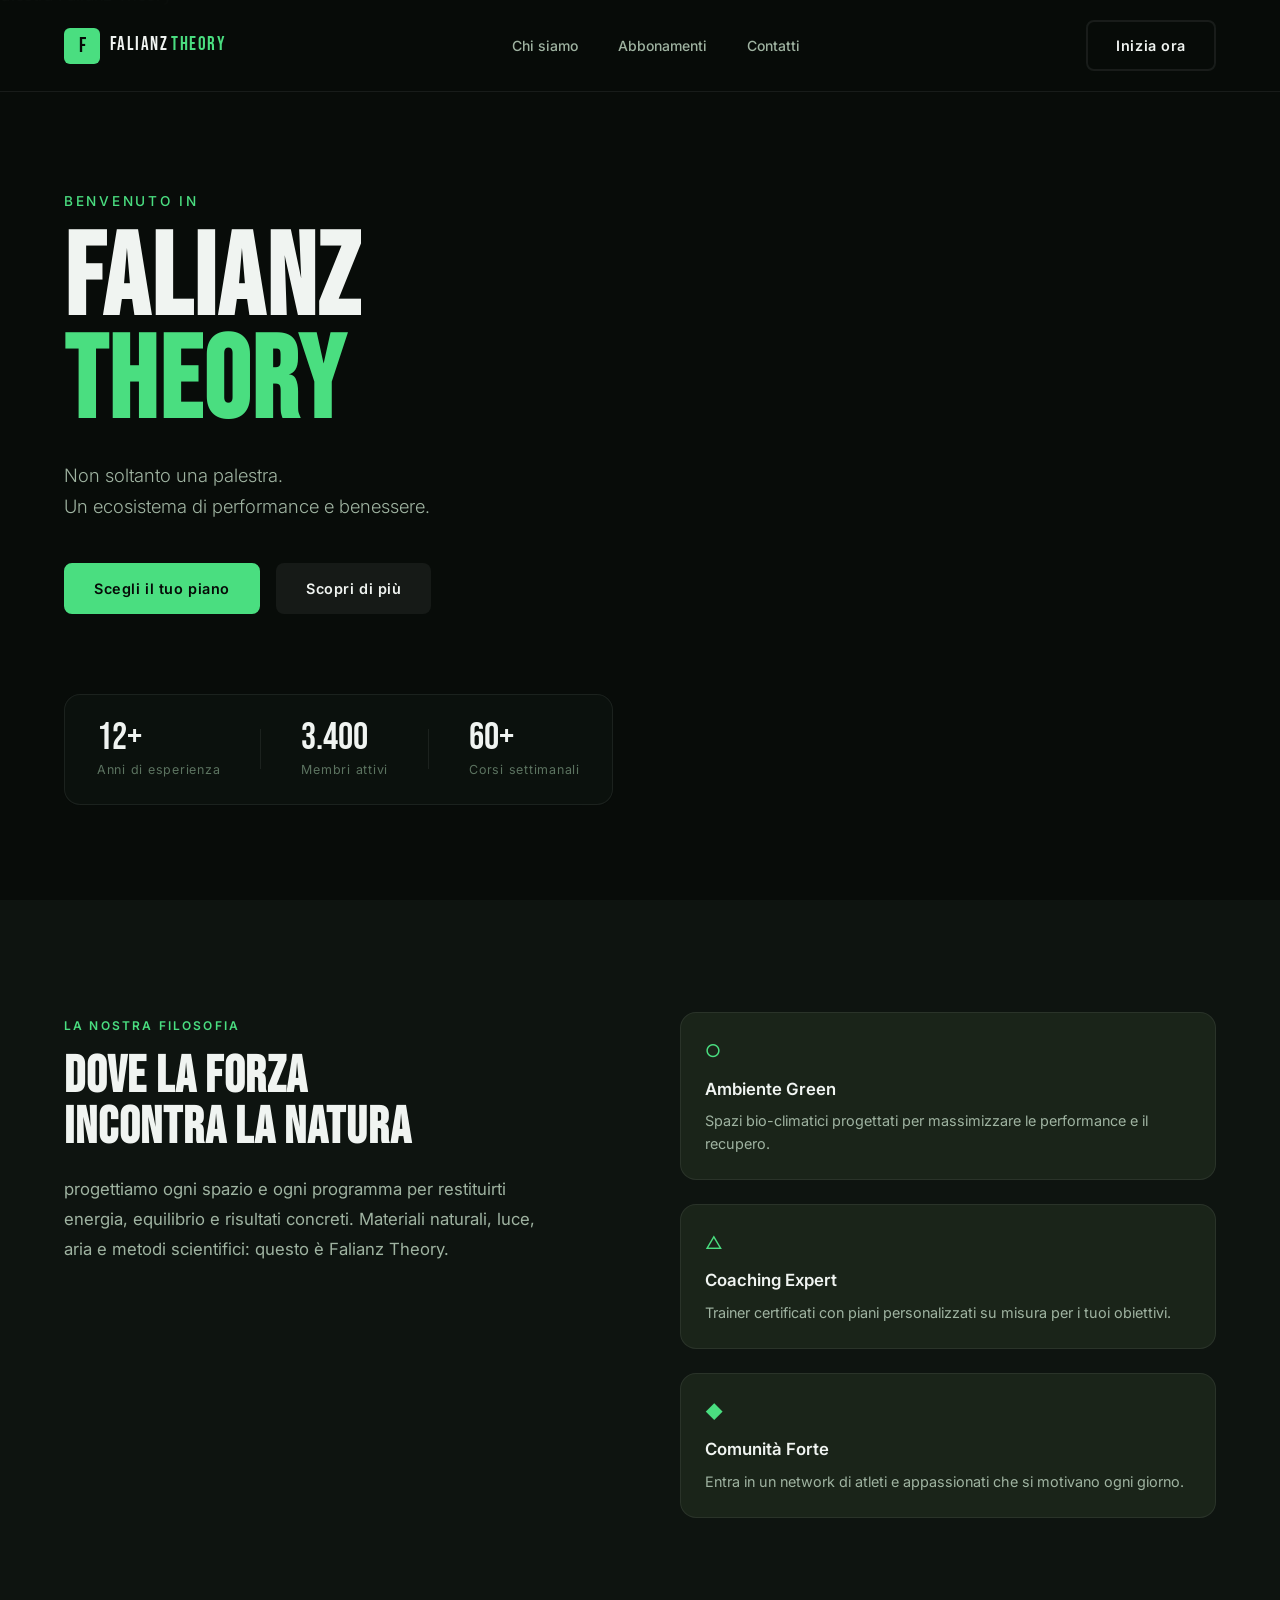
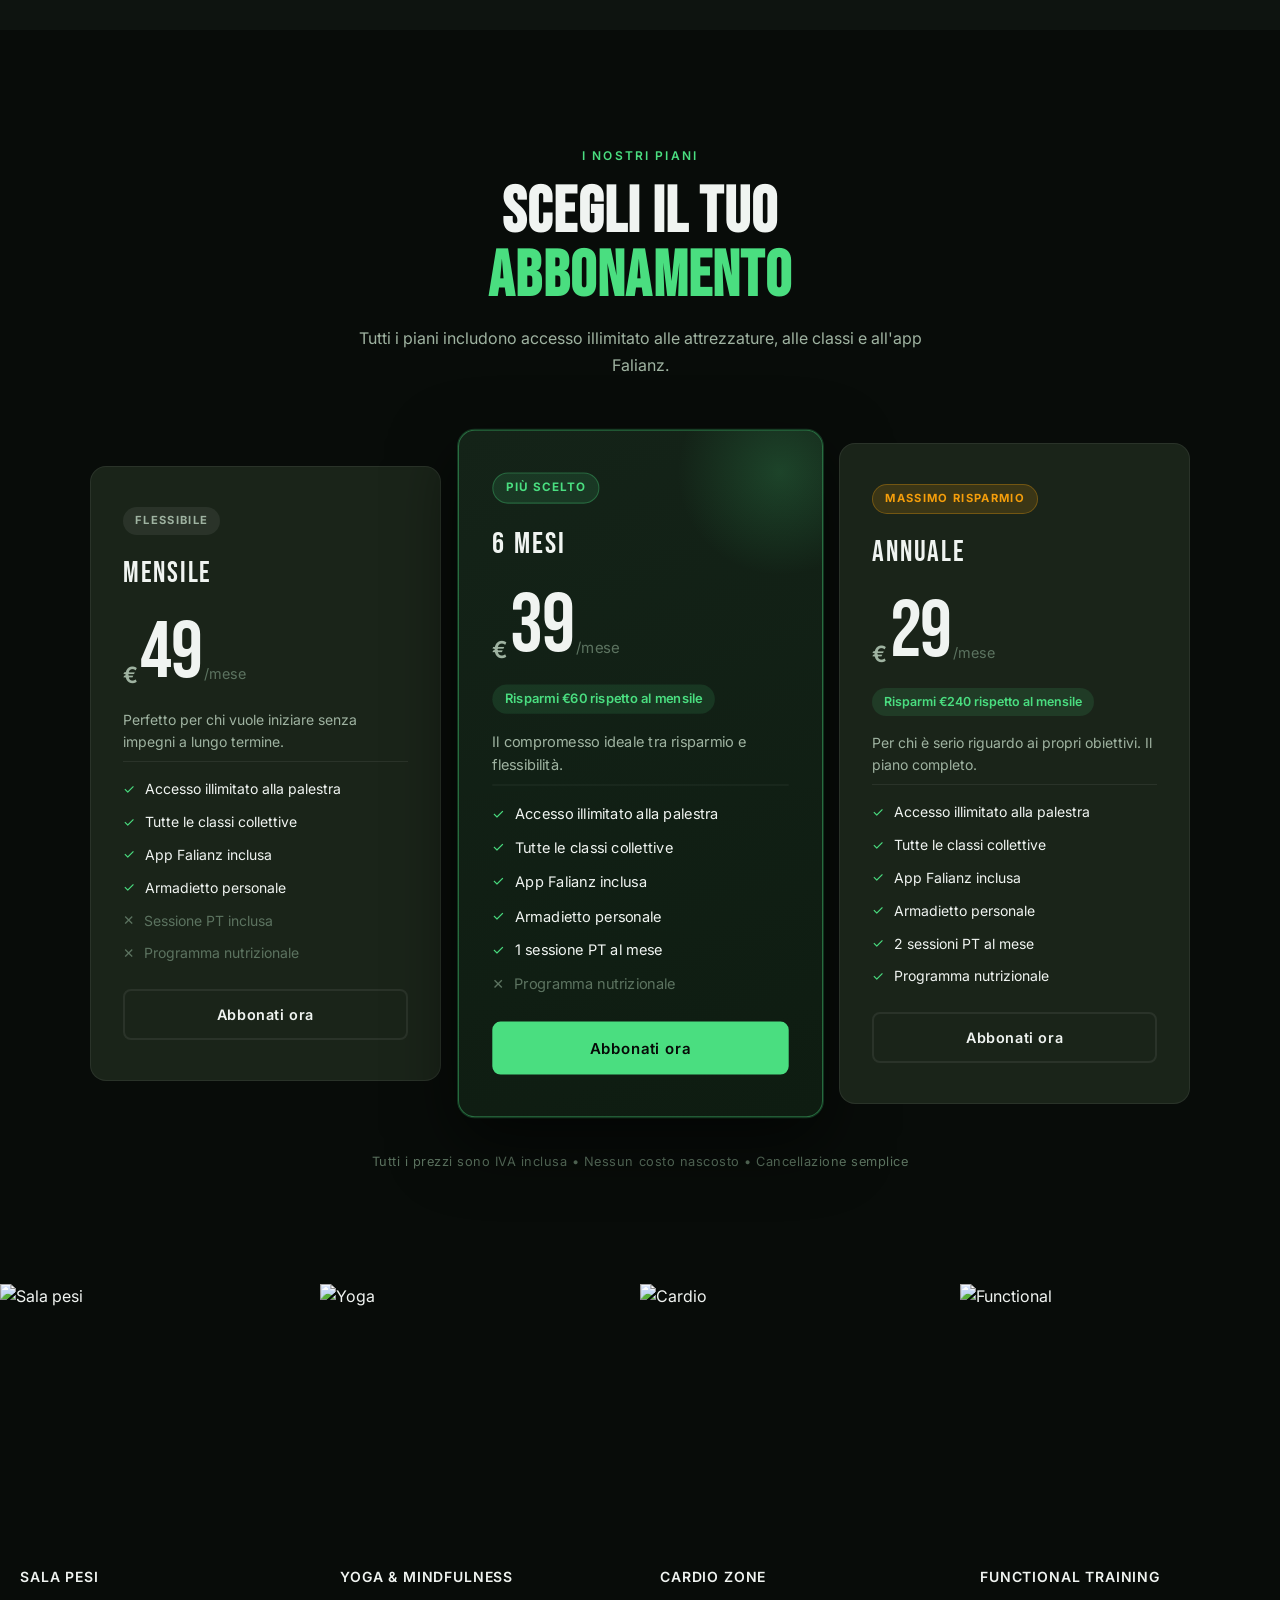
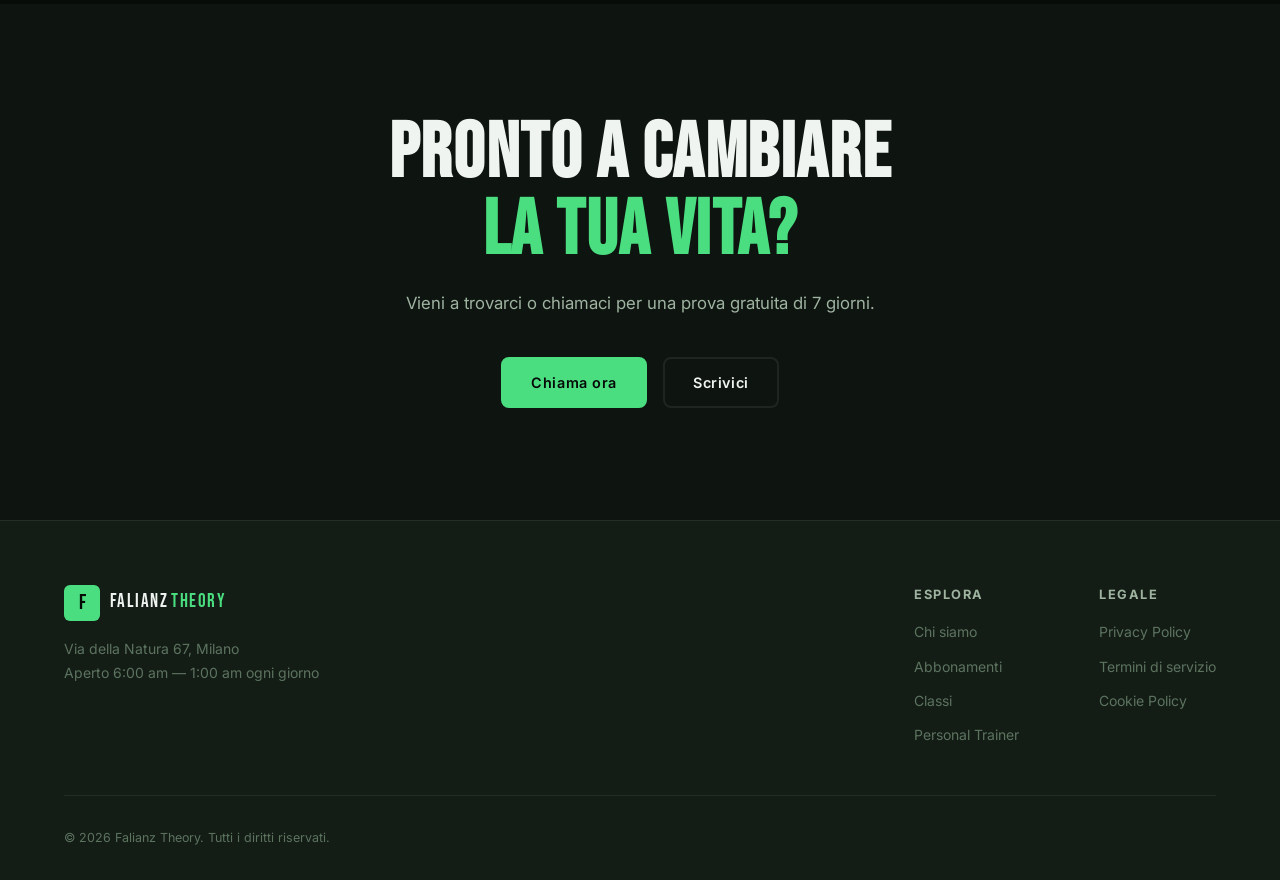
==== index.html @ a3542bb4 "collegamento di login.html a login.js" ====
<!doctype html>
<html lang="it">
  <head>
    <meta charset="UTF-8" />
    <meta name="viewport" content="width=device-width, initial-scale=1.0" />
    <link rel="preconnect" href="https://fonts.googleapis.com" />
    <link rel="preconnect" href="https://fonts.gstatic.com" crossorigin />
    <link href="https://fonts.googleapis.com/css2?family=Bebas+Neue&family=Inter:wght@300;400;500;600;700&display=swap" rel="stylesheet" />
    <link rel="stylesheet" href="style.css" />
    <title>Falianz Theory — Allena il tuo corpo, libera la mente</title>
    <meta property="og:image" content="https://bolt.new/static/og_default.png">
    <meta name="twitter:card" content="summary_large_image">
    <meta name="twitter:image" content="https://bolt.new/static/og_default.png">
</head>
  <body>

    
    <nav class="nav">
      <div class="nav__logo">
        <span class="nav__logo-mark">F</span>
        <span class="nav__logo-text">FALIANZ<em>THEORY</em></span>
      </div>
      <ul class="nav__links">
        <li><a href="#about">Chi siamo</a></li>
        <li><a href="#pricing">Abbonamenti</a></li>
        <li><a href="#contact">Contatti</a></li>
      </ul>
      <a href="#pricing" class="btn btn--outline nav__cta">Inizia ora</a>
    </nav>

   
    <section class="hero">
      <div class="hero__media">
        <img
          src="https://images.pexels.com/photos/1954524/pexels-photo-1954524.jpeg?auto=compress&cs=tinysrgb&w=1600"
          alt="Palestra Falianz Theory"
          class="hero__img"
        />
        <div class="hero__overlay"></div>
      </div>
      <div class="hero__content">
        <p class="hero__eyebrow">Benvenuto in</p>
        <h1 class="hero__title">FALIANZ<br /><span class="hero__title--accent">THEORY</span></h1>
        <p class="hero__sub">Non soltanto una palestra.<br />Un ecosistema di performance e benessere.</p>
        <div class="hero__actions">
          <a href="#pricing" class="btn btn--primary">Scegli il tuo piano</a>
          <a href="#about" class="btn btn--ghost">Scopri di più</a>
        </div>
      </div>
      <div class="hero__stats">
        <div class="stat">
          <span class="stat__num">12+</span>
          <span class="stat__label">Anni di esperienza</span>
        </div>
        <div class="stat__divider"></div>
        <div class="stat">
          <span class="stat__num">3.400</span>
          <span class="stat__label">Membri attivi</span>
        </div>
        <div class="stat__divider"></div>
        <div class="stat">
          <span class="stat__num">60+</span>
          <span class="stat__label">Corsi settimanali</span>
        </div>
      </div>
    </section>

    
    <section class="about" id="about">
      <div class="about__inner">
        <div class="about__text">
          <span class="label">La nostra filosofia</span>
          <h2 class="about__title">Dove la forza<br />incontra la natura</h2>
          <p>progettiamo ogni spazio e ogni programma per restituirti energia, equilibrio e risultati concreti. Materiali naturali, luce, aria e metodi scientifici: questo è Falianz Theory.</p>
        </div>
        <div class="about__pillars">
          <div class="pillar">
            <div class="pillar__icon">&#9675;</div>
            <h3>Ambiente Green</h3>
            <p>Spazi bio-climatici progettati per massimizzare le performance e il recupero.</p>
          </div>
          <div class="pillar">
            <div class="pillar__icon">&#9651;</div>
            <h3>Coaching Expert</h3>
            <p>Trainer certificati con piani personalizzati su misura per i tuoi obiettivi.</p>
          </div>
          <div class="pillar">
            <div class="pillar__icon">&#9670;</div>
            <h3>Comunità Forte</h3>
            <p>Entra in un network di atleti e appassionati che si motivano ogni giorno.</p>
          </div>
        </div>
      </div>
    </section>

    
    <section class="pricing" id="pricing">
      <div class="pricing__header">
        <span class="label">I nostri piani</span>
        <h2 class="pricing__title">Scegli il tuo<br /><span class="text-accent">abbonamento</span></h2>
        <p class="pricing__sub">Tutti i piani includono accesso illimitato alle attrezzature, alle classi e all'app Falianz.</p>
      </div>

      <div class="cards">

        
        <div class="card">
          <div class="card__badge card__badge--neutral">Flessibile</div>
          <div class="card__period">Mensile</div>
          <div class="card__price">
            <span class="card__currency">€</span>
            <span class="card__amount">49</span>
            <span class="card__freq">/mese</span>
          </div>
          <p class="card__desc">Perfetto per chi vuole iniziare senza impegni a lungo termine.</p>
          <ul class="card__features">
            <li><span class="check">&#10003;</span> Accesso illimitato alla palestra</li>
            <li><span class="check">&#10003;</span> Tutte le classi collettive</li>
            <li><span class="check">&#10003;</span> App Falianz inclusa</li>
            <li><span class="check">&#10003;</span> Armadietto personale</li>
            <li class="muted"><span class="cross">&#10005;</span> Sessione PT inclusa</li>
            <li class="muted"><span class="cross">&#10005;</span> Programma nutrizionale</li>
          </ul>
          <a href="#contact" class="btn btn--outline card__btn">Abbonati ora</a>
        </div>

       
        <div class="card card--featured">
          <div class="card__badge card__badge--green">Più scelto</div>
          <div class="card__period">6 Mesi</div>
          <div class="card__price">
            <span class="card__currency">€</span>
            <span class="card__amount">39</span>
            <span class="card__freq">/mese</span>
          </div>
          <p class="card__saving">Risparmi €60 rispetto al mensile</p>
          <p class="card__desc">Il compromesso ideale tra risparmio e flessibilità.</p>
          <ul class="card__features">
            <li><span class="check">&#10003;</span> Accesso illimitato alla palestra</li>
            <li><span class="check">&#10003;</span> Tutte le classi collettive</li>
            <li><span class="check">&#10003;</span> App Falianz inclusa</li>
            <li><span class="check">&#10003;</span> Armadietto personale</li>
            <li><span class="check">&#10003;</span> 1 sessione PT al mese</li>
            <li class="muted"><span class="cross">&#10005;</span> Programma nutrizionale</li>
          </ul>
          <a href="#contact" class="btn btn--primary card__btn">Abbonati ora</a>
          <div class="card__glow"></div>
        </div>

        
        <div class="card">
          <div class="card__badge card__badge--gold">Massimo risparmio</div>
          <div class="card__period">Annuale</div>
          <div class="card__price">
            <span class="card__currency">€</span>
            <span class="card__amount">29</span>
            <span class="card__freq">/mese</span>
          </div>
          <p class="card__saving">Risparmi €240 rispetto al mensile</p>
          <p class="card__desc">Per chi è serio riguardo ai propri obiettivi. Il piano completo.</p>
          <ul class="card__features">
            <li><span class="check">&#10003;</span> Accesso illimitato alla palestra</li>
            <li><span class="check">&#10003;</span> Tutte le classi collettive</li>
            <li><span class="check">&#10003;</span> App Falianz inclusa</li>
            <li><span class="check">&#10003;</span> Armadietto personale</li>
            <li><span class="check">&#10003;</span> 2 sessioni PT al mese</li>
            <li><span class="check">&#10003;</span> Programma nutrizionale</li>
          </ul>
          <a href="#contact" class="btn btn--outline card__btn">Abbonati ora</a>
        </div>

      </div>

      <p class="pricing__note">Tutti i prezzi sono IVA inclusa &bull; Nessun costo nascosto &bull; Cancellazione semplice</p>
    </section>

    <section class="gallery">
      <div class="gallery__item">
        <img src="https://images.pexels.com/photos/841130/pexels-photo-841130.jpeg?auto=compress&cs=tinysrgb&w=800" alt="Sala pesi" />
        <div class="gallery__caption">Sala Pesi</div>
      </div>
      <div class="gallery__item">
        <img src="https://images.pexels.com/photos/3076509/pexels-photo-3076509.jpeg?auto=compress&cs=tinysrgb&w=800" alt="Yoga" />
        <div class="gallery__caption">Yoga &amp; Mindfulness</div>
      </div>
      <div class="gallery__item">
        <img src="https://images.pexels.com/photos/2827392/pexels-photo-2827392.jpeg?auto=compress&cs=tinysrgb&w=800" alt="Cardio" />
        <div class="gallery__caption">Cardio Zone</div>
      </div>
      <div class="gallery__item">
        <img src="https://images.pexels.com/photos/1552242/pexels-photo-1552242.jpeg?auto=compress&cs=tinysrgb&w=800" alt="Functional" />
        <div class="gallery__caption">Functional Training</div>
      </div>
    </section>

   
    <section class="cta-band" id="contact">
      <div class="cta-band__inner">
        <h2 class="cta-band__title">Pronto a cambiare<br /><span class="text-accent">la tua vita?</span></h2>
        <p>Vieni a trovarci o chiamaci per una prova gratuita di 7 giorni.</p>
        <div class="cta-band__actions">
          <a href="tel:+390000000001" class="btn btn--primary">Chiama ora</a>
          <a href="mailto:info@falianztheory.it" class="btn btn--outline">Scrivici</a>
        </div>
      </div>
    </section>


    <footer class="footer">
      <div class="footer__top">
        <div class="footer__brand">
          <div class="footer__logo">
            <span class="nav__logo-mark">F</span>
            <span class="nav__logo-text">FALIANZ<em>THEORY</em></span>
          </div>
          <p>Via della Natura 67, Milano<br />Aperto 6:00 am &mdash; 1:00 am ogni giorno</p>
        </div>
        <div class="footer__links">
          <div class="footer__col">
            <h4>Esplora</h4>
            <a href="#about">Chi siamo</a>
            <a href="#pricing">Abbonamenti</a>
            <a href="#">Classi</a>
            <a href="#">Personal Trainer</a>
          </div>
          <div class="footer__col">
            <h4>Legale</h4>
            <a href="#">Privacy Policy</a>
            <a href="#">Termini di servizio</a>
            <a href="#">Cookie Policy</a>
          </div>
        </div>
      </div>
      <div class="footer__bottom">
        <p>&copy; <span id="year">2026</span> Falianz Theory. Tutti i diritti riservati.</p>
        
      </div>
    </footer>

    <script>
   
      (function () {
        
        var yearEl = document.getElementById('year');
        if (yearEl) yearEl.textContent = new Date().getFullYear();

       
        document.addEventListener('click', function (ev) {
          var a = ev.target.closest && ev.target.closest('a[href^="#"]');
          if (!a) return;
          var href = a.getAttribute('href');
          if (!href || href === '#') return;
          var target = document.querySelector(href);
          if (target) {
            ev.preventDefault();
            target.scrollIntoView({ behavior: 'smooth', block: 'start' });
            
            try { history.replaceState(null, '', href); } catch (e) { /* noop */ }
          }
        });
      })();
    </script>

  </body>
</html>
---- style.css ----
:root {
  --green:        #4ade80;
  --green-dark:   #16a34a;
  --green-dim:    rgba(74, 222, 128, 0.12);
  --gold:         #f59e0b;
  --gold-dim:     rgba(245, 158, 11, 0.15);
  --bg:           #080c09;
  --bg-2:         #0e1410;
  --bg-3:         #141d15;
  --surface:      #1a2419;
  --surface-2:    #1f2d21;
  --border:       rgba(255,255,255,0.07);
  --text:         #f0f4f1;
  --text-2:       #9fb3a1;
  --text-3:       #5c7360;
  --font-display: 'Bebas Neue', sans-serif;
  --font-body:    'Inter', system-ui, sans-serif;
  --radius:       16px;
  --radius-sm:    8px;
  --ease:         cubic-bezier(0.25, 0.46, 0.45, 0.94);
}

/* ── RESET ───────────────────────────────────────────── */
*, *::before, *::after { box-sizing: border-box; margin: 0; padding: 0; }

html { scroll-behavior: smooth; }

body {
  font-family: var(--font-body);
  background: var(--bg);
  color: var(--text);
  line-height: 1.6;
  -webkit-font-smoothing: antialiased;
}

img { display: block; width: 100%; height: 100%; object-fit: cover; }

ul { list-style: none; }

a { text-decoration: none; color: inherit; }


.text-accent { color: var(--green); }

.label {
  display: inline-block;
  font-size: 0.75rem;
  font-weight: 600;
  letter-spacing: 0.18em;
  text-transform: uppercase;
  color: var(--green);
  margin-bottom: 1rem;
}


.btn {
  display: inline-flex;
  align-items: center;
  justify-content: center;
  gap: 0.5rem;
  padding: 0.75rem 1.75rem;
  border-radius: var(--radius-sm);
  font-family: var(--font-body);
  font-size: 0.9rem;
  font-weight: 600;
  letter-spacing: 0.04em;
  cursor: pointer;
  transition: all 0.25s var(--ease);
  white-space: nowrap;
  border: 2px solid transparent;
}

.btn--primary {
  background: var(--green);
  color: #060a07;
  border-color: var(--green);
}
.btn--primary:hover {
  background: #22c55e;
  border-color: #22c55e;
  transform: translateY(-2px);
  box-shadow: 0 8px 24px rgba(74, 222, 128, 0.35);
}

.btn--outline {
  background: transparent;
  color: var(--text);
  border-color: var(--border);
}
.btn--outline:hover {
  border-color: var(--green);
  color: var(--green);
  transform: translateY(-2px);
}

.btn--ghost {
  background: rgba(255,255,255,0.06);
  color: var(--text);
  border-color: transparent;
  backdrop-filter: blur(8px);
}
.btn--ghost:hover {
  background: rgba(255,255,255,0.12);
  transform: translateY(-2px);
}


.nav {
  position: fixed;
  top: 0;
  left: 0;
  right: 0;
  z-index: 100;
  display: flex;
  align-items: center;
  justify-content: space-between;
  padding: 1.25rem 5%;
  background: rgba(8, 12, 9, 0.7);
  backdrop-filter: blur(20px);
  border-bottom: 1px solid var(--border);
}

.nav__logo {
  display: flex;
  align-items: center;
  gap: 0.6rem;
}

.nav__logo-mark {
  display: flex;
  align-items: center;
  justify-content: center;
  width: 36px;
  height: 36px;
  background: var(--green);
  color: #060a07;
  font-family: var(--font-display);
  font-size: 1.3rem;
  border-radius: 6px;
  flex-shrink: 0;
}

.nav__logo-text {
  font-family: var(--font-display);
  font-size: 1.2rem;
  letter-spacing: 0.08em;
  color: var(--text);
}
.nav__logo-text em {
  font-style: normal;
  color: var(--green);
  margin-left: 0.15em;
}

.nav__links {
  display: flex;
  gap: 2.5rem;
}
.nav__links a {
  font-size: 0.875rem;
  font-weight: 500;
  color: var(--text-2);
  transition: color 0.2s;
}
.nav__links a:hover { color: var(--text); }


.hero {
  position: relative;
  min-height: 100vh;
  display: flex;
  flex-direction: column;
  justify-content: center;
  padding: 0 5%;
  overflow: hidden;
}

.hero__media {
  position: absolute;
  inset: 0;
  z-index: 0;
}

.hero__img {
  width: 100%;
  height: 100%;
  object-fit: cover;
  object-position: center 30%;
  transform: scale(1.04);
  animation: heroZoom 14s var(--ease) infinite alternate;
}

@keyframes heroZoom {
  from { transform: scale(1.04); }
  to   { transform: scale(1.12); }
}

.hero__overlay {
  position: absolute;
  inset: 0;
  background:
    linear-gradient(to right, rgba(8,12,9,0.92) 45%, rgba(8,12,9,0.3) 100%),
    linear-gradient(to top, rgba(8,12,9,0.8) 0%, transparent 50%);
}

.hero__content {
  position: relative;
  z-index: 1;
  max-width: 640px;
  padding-top: 6rem;
  animation: fadeUp 0.9s var(--ease) both;
}

@keyframes fadeUp {
  from { opacity: 0; transform: translateY(32px); }
  to   { opacity: 1; transform: translateY(0); }
}

.hero__eyebrow {
  font-size: 0.85rem;
  font-weight: 500;
  letter-spacing: 0.2em;
  text-transform: uppercase;
  color: var(--green);
  margin-bottom: 1rem;
}

.hero__title {
  font-family: var(--font-display);
  font-size: clamp(4rem, 9vw, 9rem);
  line-height: 0.9;
  letter-spacing: 0.02em;
  color: var(--text);
  margin-bottom: 1.5rem;
}

.hero__title--accent { color: var(--green); }

.hero__sub {
  font-size: 1.15rem;
  font-weight: 300;
  color: var(--text-2);
  line-height: 1.7;
  margin-bottom: 2.5rem;
}

.hero__actions {
  display: flex;
  gap: 1rem;
  flex-wrap: wrap;
}

.hero__stats {
  position: relative;
  z-index: 1;
  display: flex;
  align-items: center;
  gap: 2.5rem;
  margin-top: 5rem;
  padding: 1.5rem 2rem;
  background: rgba(14, 20, 16, 0.7);
  backdrop-filter: blur(16px);
  border: 1px solid var(--border);
  border-radius: var(--radius);
  width: fit-content;
  animation: fadeUp 0.9s 0.2s var(--ease) both;
}

.stat { display: flex; flex-direction: column; }

.stat__num {
  font-family: var(--font-display);
  font-size: 2.4rem;
  color: var(--text);
  line-height: 1;
}

.stat__label {
  font-size: 0.78rem;
  color: var(--text-3);
  letter-spacing: 0.06em;
  margin-top: 0.2rem;
}

.stat__divider {
  width: 1px;
  height: 40px;
  background: var(--border);
  flex-shrink: 0;
}


.about {
  padding: 7rem 5%;
  background: var(--bg-2);
}

.about__inner {
  max-width: 1200px;
  margin: 0 auto;
  display: grid;
  grid-template-columns: 1fr 1fr;
  gap: 5rem;
  align-items: start;
}

.about__title {
  font-family: var(--font-display);
  font-size: clamp(2.5rem, 4vw, 4.5rem);
  line-height: 1;
  letter-spacing: 0.02em;
  color: var(--text);
  margin-bottom: 1.25rem;
}

.about__text p {
  color: var(--text-2);
  font-size: 1.05rem;
  line-height: 1.8;
  max-width: 480px;
}

.about__pillars {
  display: flex;
  flex-direction: column;
  gap: 1.5rem;
}

.pillar {
  display: flex;
  flex-direction: column;
  gap: 0.4rem;
  padding: 1.5rem;
  background: var(--surface);
  border: 1px solid var(--border);
  border-radius: var(--radius);
  transition: border-color 0.3s, transform 0.3s var(--ease);
}
.pillar:hover {
  border-color: rgba(74, 222, 128, 0.3);
  transform: translateX(6px);
}

.pillar__icon {
  font-size: 1.1rem;
  color: var(--green);
  margin-bottom: 0.25rem;
}

.pillar h3 {
  font-size: 1.05rem;
  font-weight: 600;
  color: var(--text);
}

.pillar p {
  font-size: 0.9rem;
  color: var(--text-2);
  line-height: 1.6;
}


.pricing {
  padding: 7rem 5%;
  background: var(--bg);
}

.pricing__header {
  max-width: 600px;
  margin: 0 auto 4rem;
  text-align: center;
}

.pricing__title {
  font-family: var(--font-display);
  font-size: clamp(2.8rem, 5vw, 5rem);
  line-height: 1;
  letter-spacing: 0.02em;
  color: var(--text);
  margin-bottom: 1rem;
}

.pricing__sub {
  color: var(--text-2);
  font-size: 1rem;
  line-height: 1.7;
}

.cards {
  max-width: 1100px;
  margin: 0 auto;
  display: grid;
  grid-template-columns: repeat(3, 1fr);
  gap: 1.5rem;
  align-items: center;
}


.card {
  position: relative;
  background: var(--surface);
  border: 1px solid var(--border);
  border-radius: var(--radius);
  padding: 2.5rem 2rem;
  display: flex;
  flex-direction: column;
  gap: 1rem;
  overflow: hidden;
  transition: transform 0.35s var(--ease), border-color 0.35s, box-shadow 0.35s;
}
.card:hover {
  transform: translateY(-6px);
  border-color: rgba(74, 222, 128, 0.25);
  box-shadow: 0 20px 60px rgba(0,0,0,0.5);
}

.card--featured {
  background: linear-gradient(160deg, #142318 0%, #0e1c11 100%);
  border-color: rgba(74, 222, 128, 0.4);
  transform: scale(1.04);
  box-shadow: 0 0 0 1px rgba(74, 222, 128, 0.2), 0 24px 64px rgba(0,0,0,0.6);
}
.card--featured:hover {
  transform: scale(1.04) translateY(-6px);
  border-color: var(--green);
  box-shadow: 0 0 0 1px var(--green), 0 32px 80px rgba(0,0,0,0.6);
}

.card__glow {
  position: absolute;
  top: -60px;
  right: -60px;
  width: 200px;
  height: 200px;
  background: radial-gradient(circle, rgba(74, 222, 128, 0.18) 0%, transparent 70%);
  pointer-events: none;
}

.card__badge {
  display: inline-block;
  align-self: flex-start;
  font-size: 0.7rem;
  font-weight: 700;
  letter-spacing: 0.12em;
  text-transform: uppercase;
  padding: 0.3rem 0.75rem;
  border-radius: 100px;
}
.card__badge--neutral {
  background: rgba(255,255,255,0.07);
  color: var(--text-2);
}
.card__badge--green {
  background: var(--green-dim);
  color: var(--green);
  border: 1px solid rgba(74, 222, 128, 0.3);
}
.card__badge--gold {
  background: var(--gold-dim);
  color: var(--gold);
  border: 1px solid rgba(245, 158, 11, 0.3);
}

.card__period {
  font-family: var(--font-display);
  font-size: 1.8rem;
  letter-spacing: 0.06em;
  color: var(--text);
}


.card__price {
  display: flex;
  align-items: flex-end;
  gap: 0.15rem;
  line-height: 1;
}
.card__currency {
  font-size: 1.4rem;
  font-weight: 600;
  color: var(--text-2);
  margin-bottom: 0.4rem;
}
.card__amount {
  font-family: var(--font-display);
  font-size: 5rem;
  color: var(--text);
  letter-spacing: -0.02em;
}
.card__freq {
  font-size: 0.9rem;
  color: var(--text-3);
  margin-bottom: 0.7rem;
}


.card__saving {
  font-size: 0.78rem;
  font-weight: 600;
  color: var(--green);
  background: var(--green-dim);
  border-radius: 100px;
  padding: 0.25rem 0.75rem;
  align-self: flex-start;
}


.card__desc {
  font-size: 0.875rem;
  color: var(--text-2);
  line-height: 1.6;
  padding-bottom: 0.5rem;
  border-bottom: 1px solid var(--border);
}


.card__features {
  display: flex;
  flex-direction: column;
  gap: 0.65rem;
  flex: 1;
}
.card__features li {
  font-size: 0.875rem;
  color: var(--text);
  display: flex;
  align-items: center;
  gap: 0.6rem;
}
.card__features li.muted { color: var(--text-3); }

.check {
  color: var(--green);
  font-size: 0.85rem;
  flex-shrink: 0;
}
.cross {
  color: var(--text-3);
  font-size: 0.85rem;
  flex-shrink: 0;
}

.card__btn {
  width: 100%;
  margin-top: 0.5rem;
}

.pricing__note {
  text-align: center;
  margin-top: 3rem;
  font-size: 0.8rem;
  color: var(--text-3);
  letter-spacing: 0.04em;
}


.gallery {
  display: grid;
  grid-template-columns: repeat(4, 1fr);
  height: 320px;
}

.gallery__item {
  position: relative;
  overflow: hidden;
  cursor: pointer;
}

.gallery__item img {
  transition: transform 0.6s var(--ease);
}
.gallery__item:hover img {
  transform: scale(1.08);
}

.gallery__caption {
  position: absolute;
  bottom: 0;
  left: 0;
  right: 0;
  padding: 2rem 1.25rem 1.25rem;
  background: linear-gradient(to top, rgba(8,12,9,0.9) 0%, transparent 100%);
  font-size: 0.875rem;
  font-weight: 600;
  letter-spacing: 0.06em;
  text-transform: uppercase;
  color: var(--text);
  transform: translateY(4px);
  transition: transform 0.3s var(--ease);
}
.gallery__item:hover .gallery__caption {
  transform: translateY(0);
  color: var(--green);
}


.cta-band {
  padding: 7rem 5%;
  background: var(--bg-2);
  text-align: center;
}

.cta-band__inner {
  max-width: 700px;
  margin: 0 auto;
}

.cta-band__title {
  font-family: var(--font-display);
  font-size: clamp(3rem, 6vw, 6rem);
  line-height: 1;
  letter-spacing: 0.02em;
  color: var(--text);
  margin-bottom: 1.25rem;
}

.cta-band__inner > p {
  color: var(--text-2);
  font-size: 1.05rem;
  margin-bottom: 2.5rem;
}

.cta-band__actions {
  display: flex;
  gap: 1rem;
  justify-content: center;
  flex-wrap: wrap;
}

.footer {
  background: var(--bg-3);
  border-top: 1px solid var(--border);
  padding: 4rem 5% 2rem;
}

.footer__top {
  max-width: 1200px;
  margin: 0 auto;
  display: flex;
  justify-content: space-between;
  gap: 3rem;
  padding-bottom: 3rem;
  border-bottom: 1px solid var(--border);
}

.footer__brand {
  display: flex;
  flex-direction: column;
  gap: 1rem;
  max-width: 280px;
}

.footer__logo {
  display: flex;
  align-items: center;
  gap: 0.6rem;
}

.footer__brand p {
  font-size: 0.875rem;
  color: var(--text-3);
  line-height: 1.7;
}

.footer__links {
  display: flex;
  gap: 5rem;
}

.footer__col {
  display: flex;
  flex-direction: column;
  gap: 0.75rem;
}

.footer__col h4 {
  font-size: 0.8rem;
  font-weight: 700;
  letter-spacing: 0.12em;
  text-transform: uppercase;
  color: var(--text-2);
  margin-bottom: 0.25rem;
}

.footer__col a {
  font-size: 0.875rem;
  color: var(--text-3);
  transition: color 0.2s;
}
.footer__col a:hover { color: var(--green); }

.footer__bottom {
  max-width: 1200px;
  margin: 0 auto;
  padding-top: 2rem;
  display: flex;
  justify-content: space-between;
  align-items: center;
  gap: 1rem;
  flex-wrap: wrap;
}

.footer__bottom p {
  font-size: 0.78rem;
  color: var(--text-3);
}

@media (max-width: 1024px) {
  .cards {
    grid-template-columns: 1fr;
    max-width: 420px;
  }

  .card--featured { transform: none; }
  .card--featured:hover { transform: translateY(-6px); }

  .about__inner { grid-template-columns: 1fr; gap: 3rem; }

  .gallery { grid-template-columns: repeat(2, 1fr); height: 480px; }

  .footer__top { flex-direction: column; }
  .footer__links { gap: 3rem; }
}

@media (max-width: 768px) {
  .nav__links { display: none; }

  .hero__stats {
    flex-direction: column;
    align-items: flex-start;
    gap: 1.25rem;
    width: 100%;
    max-width: 340px;
  }
  .stat__divider { width: 100%; height: 1px; }

  .gallery { grid-template-columns: 1fr 1fr; height: 400px; }

  .footer__links { flex-direction: column; gap: 2rem; }
  .footer__bottom { flex-direction: column; text-align: center; }
}

@media (max-width: 480px) {
  .gallery { grid-template-columns: 1fr; height: auto; }
  .gallery__item { height: 200px; }
  .hero__actions { flex-direction: column; }
  .cta-band__actions { flex-direction: column; align-items: center; }
}
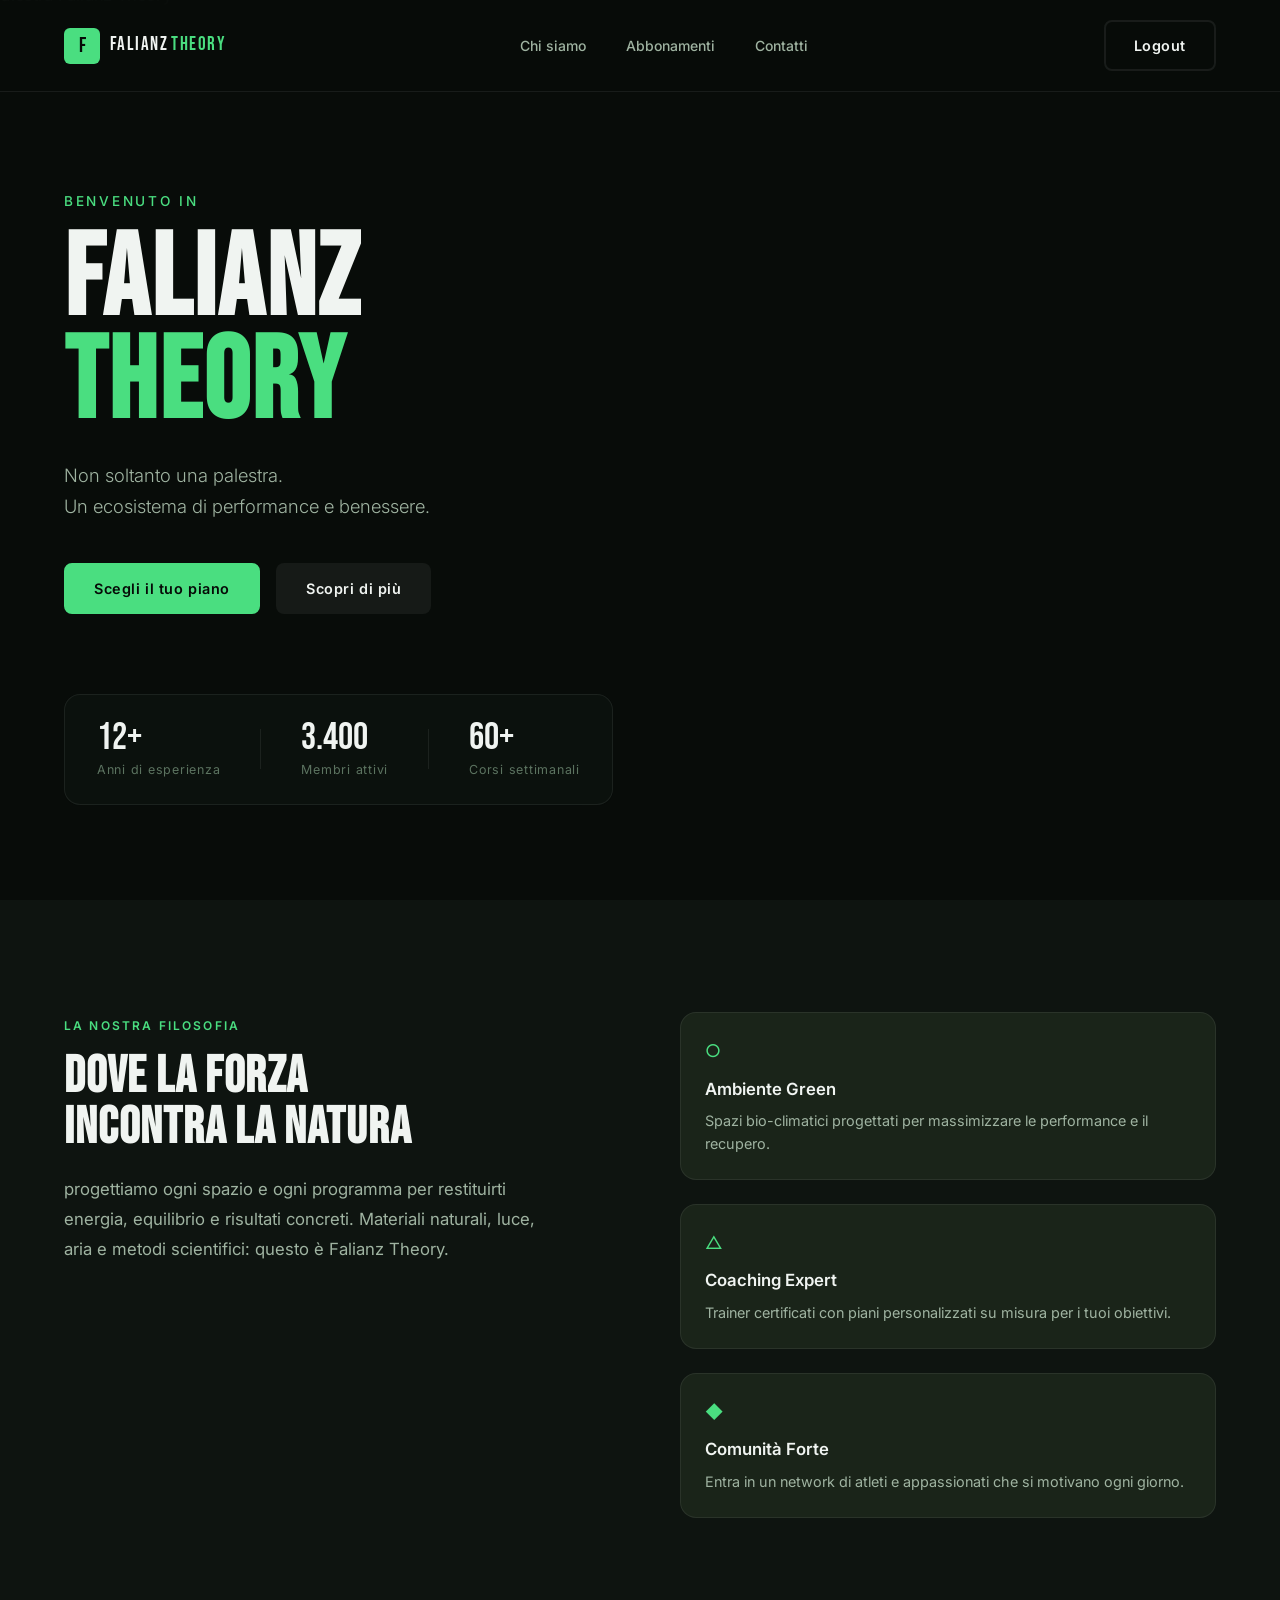
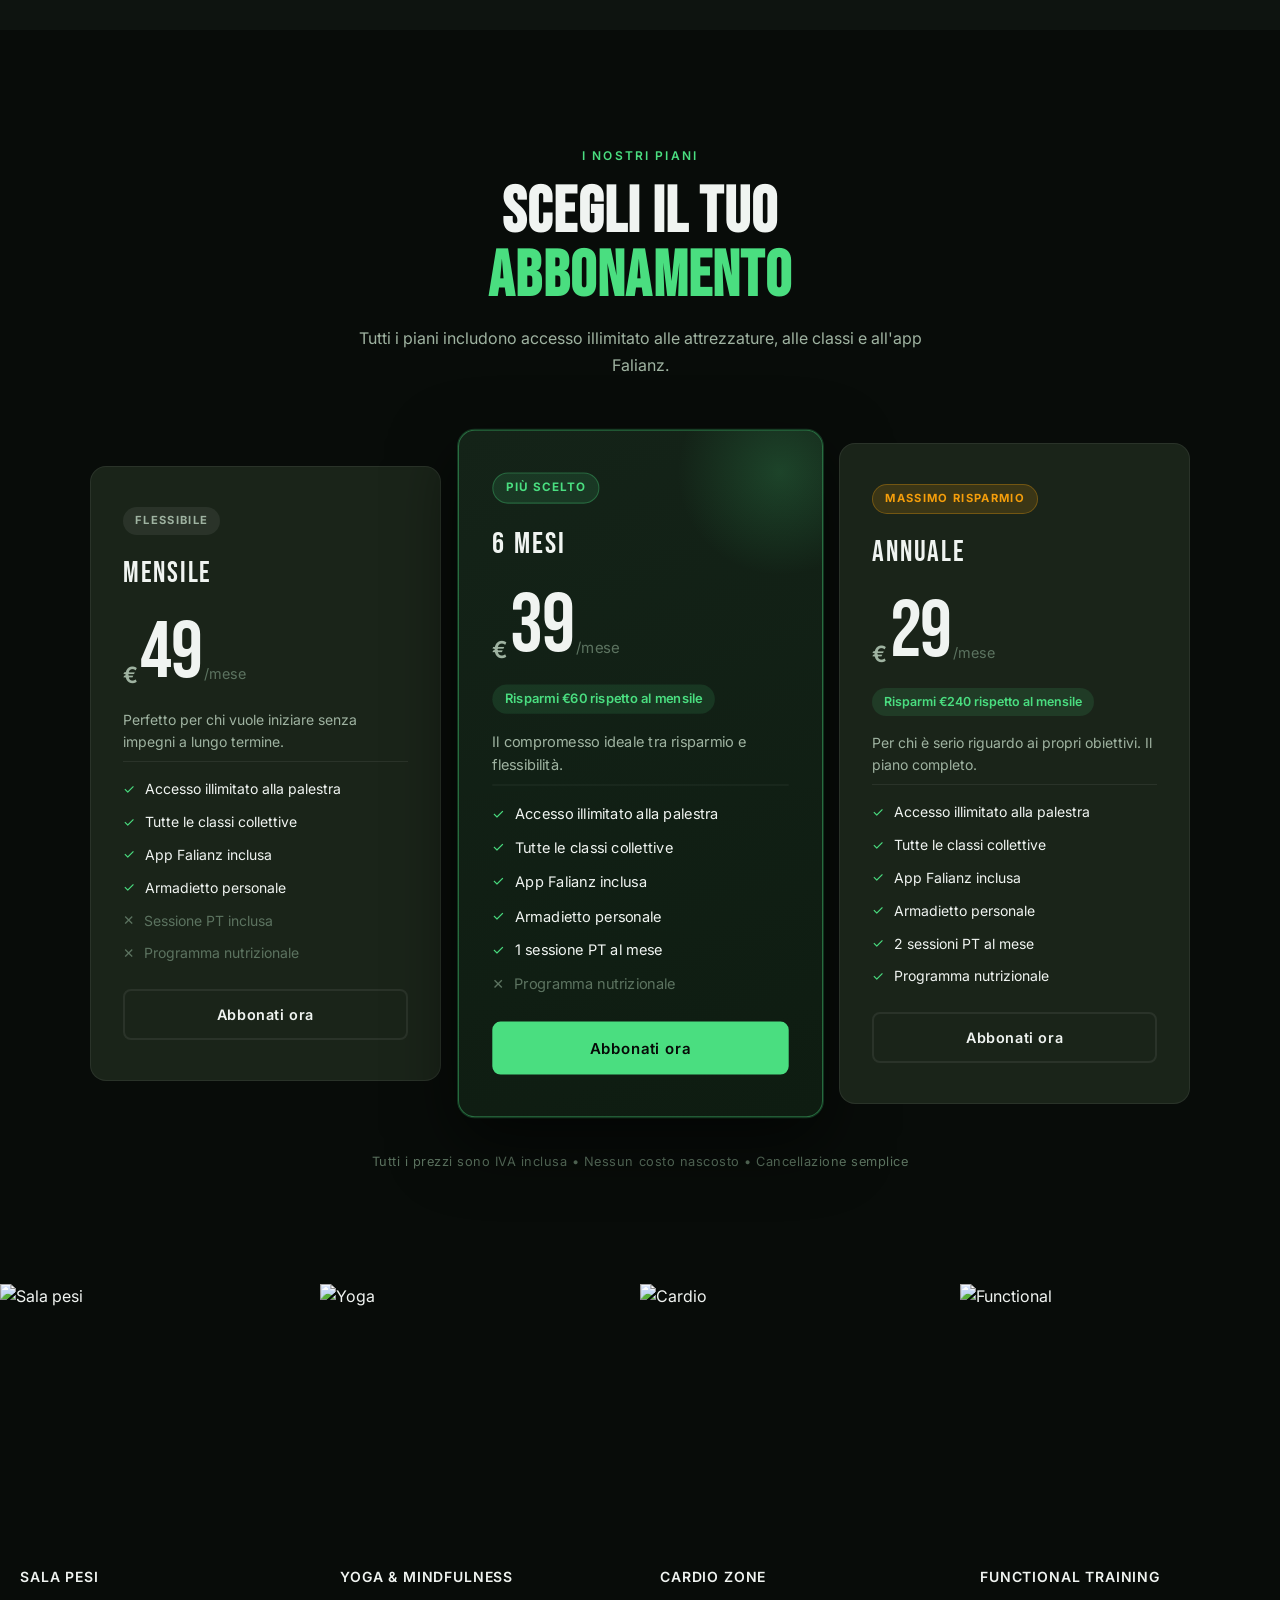
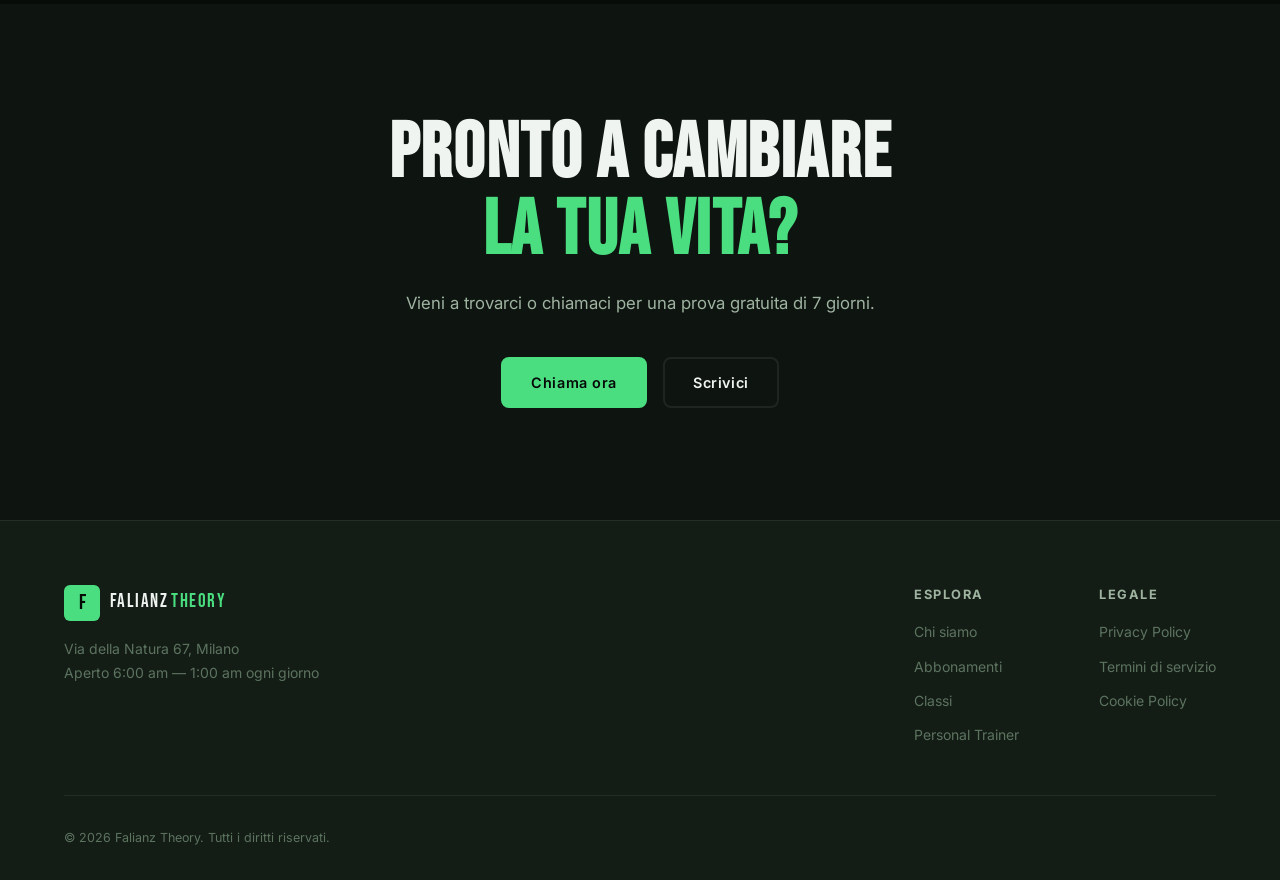
==== commit 33a4fe61: "fix" ====
--- a/index.html
+++ b/index.html
@@ -25,7 +25,7 @@
         <li><a href="#pricing">Abbonamenti</a></li>
         <li><a href="#contact">Contatti</a></li>
       </ul>
-      <a href="#pricing" class="btn btn--outline nav__cta">Inizia ora</a>
+      <a href="logout.php" class="btn btn--outline nav__cta">Logout</a>
     </nav>
 
    
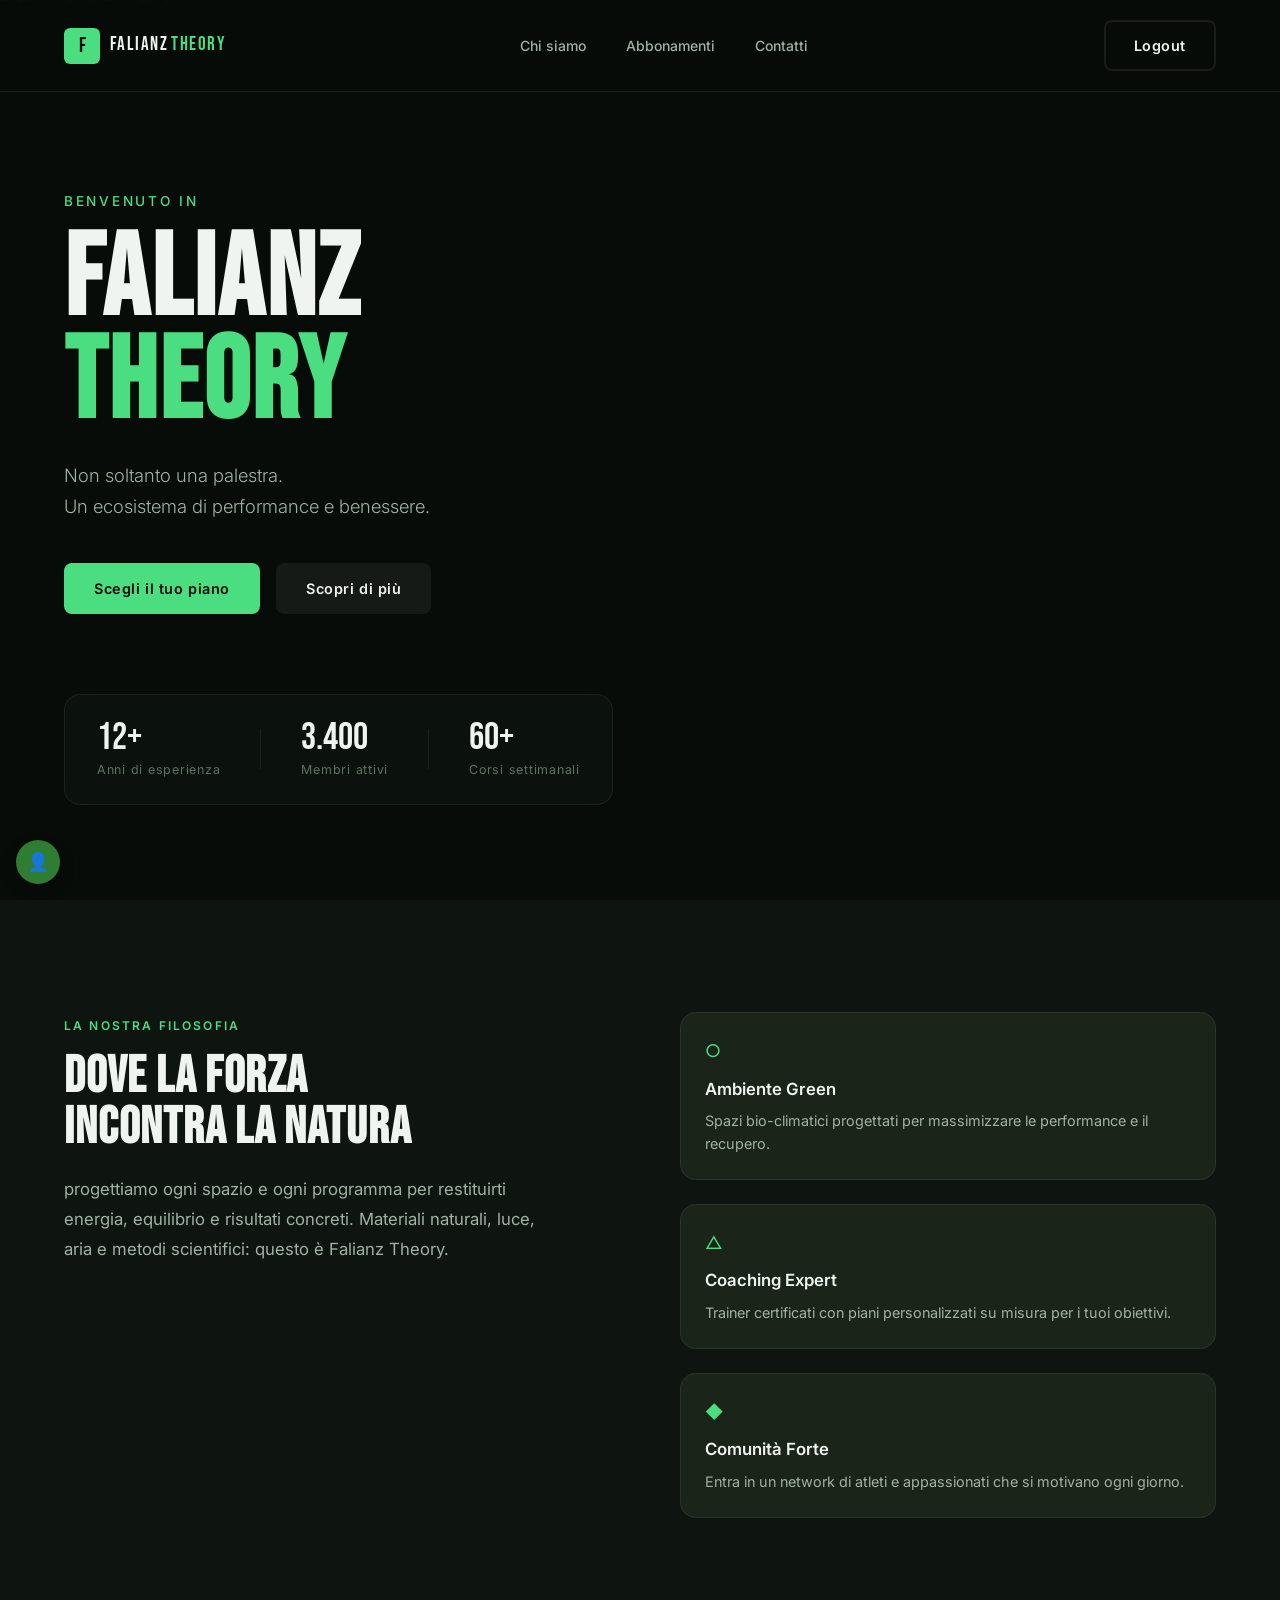
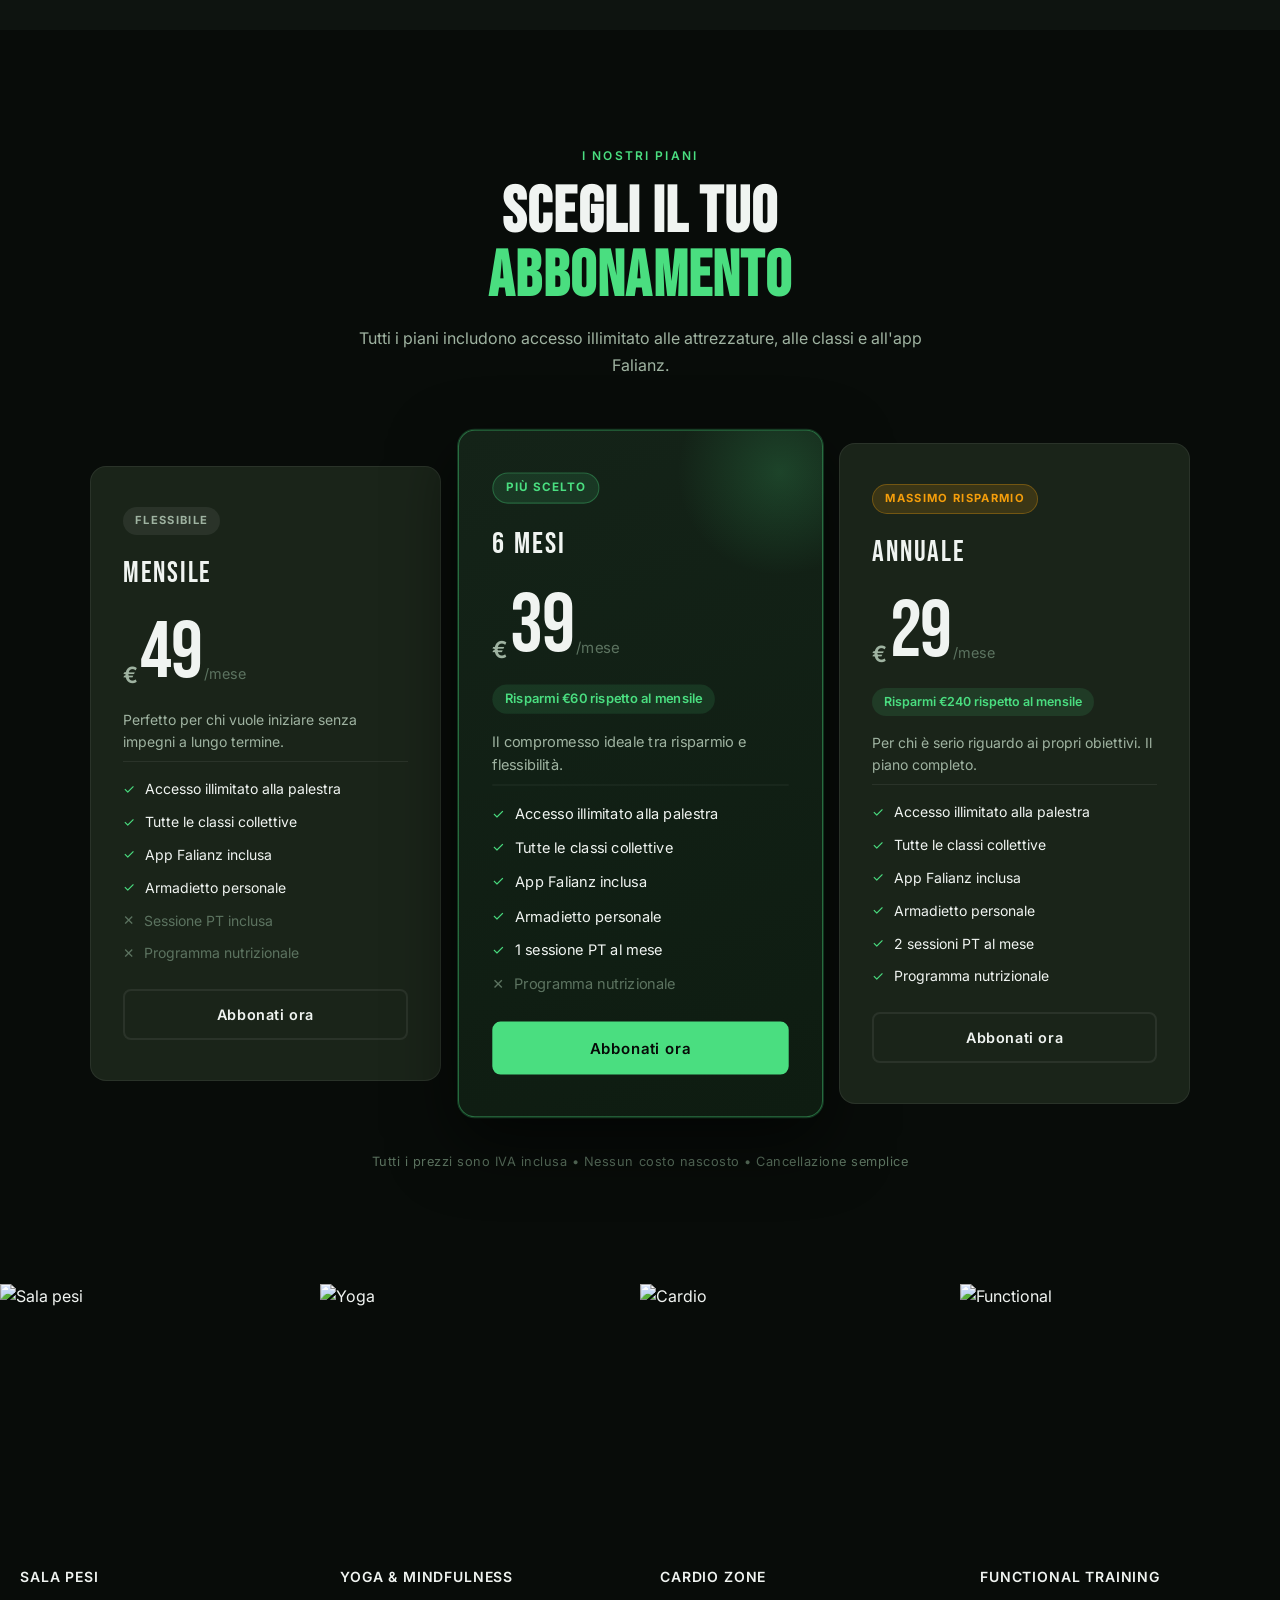
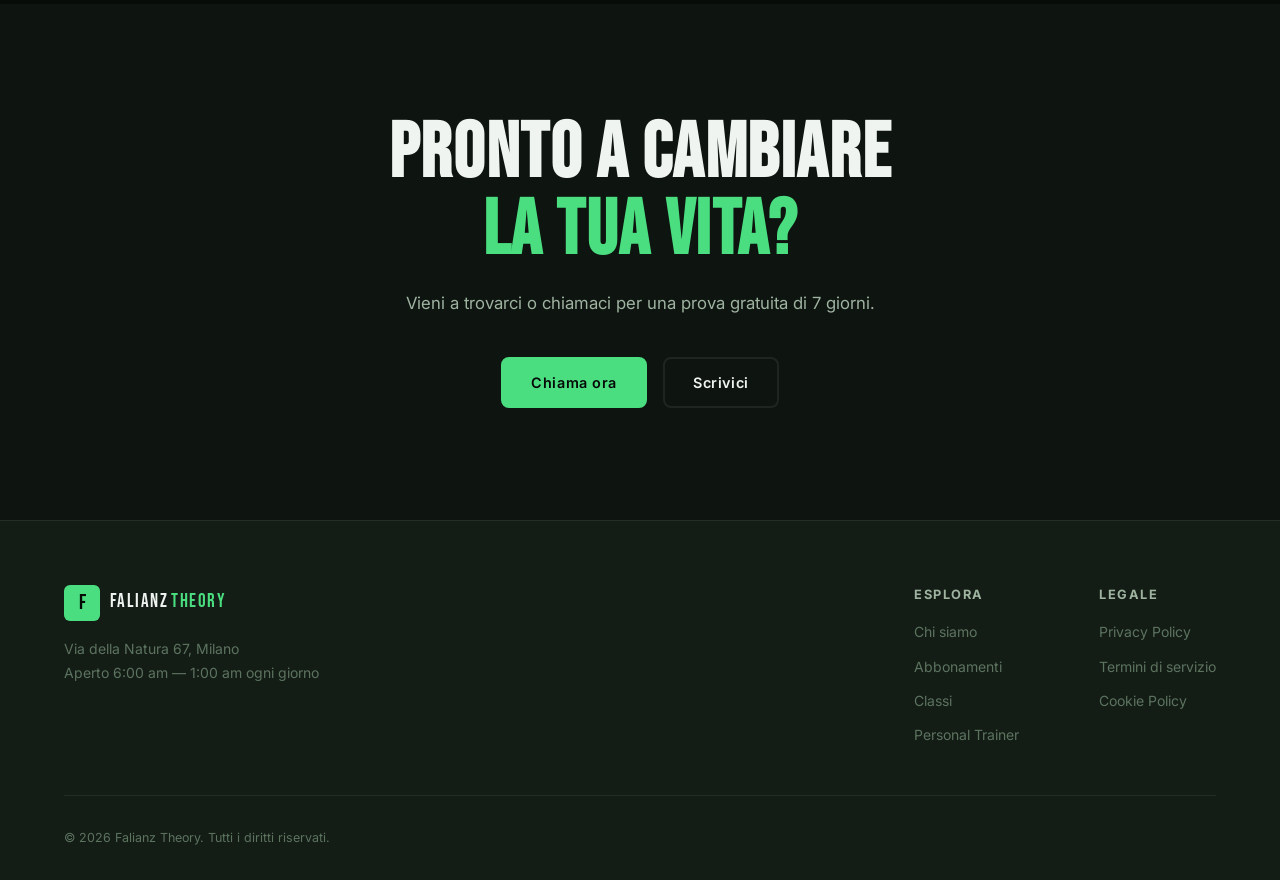
==== commit f8e5c4ad: "utente" ====
--- a/index.html
+++ b/index.html
@@ -11,6 +11,33 @@
     <meta property="og:image" content="https://bolt.new/static/og_default.png">
     <meta name="twitter:card" content="summary_large_image">
     <meta name="twitter:image" content="https://bolt.new/static/og_default.png">
+    <style>
+      .user-fab {
+        position: fixed;
+        left: 16px;
+        bottom: 16px;
+        width: 44px;
+        height: 44px;
+        border-radius: 50%;
+        background: #2e7d32;
+        color: #fff;
+        display: flex;
+        align-items: center;
+        justify-content: center;
+        text-decoration: none;
+        font-size: 18px;
+        box-shadow: 0 6px 16px rgba(0,0,0,0.18);
+        z-index: 1200;
+      }
+      .user-fab:active,
+      .user-fab:focus {
+        outline: none;
+        transform: translateY(1px);
+      }
+      @media (max-width: 480px) {
+        .user-fab { left: 12px; bottom: 12px; width:40px; height:40px; font-size:16px; }
+      }
+    </style>
 </head>
   <body>
 
@@ -121,10 +148,11 @@
             <li class="muted"><span class="cross">&#10005;</span> Sessione PT inclusa</li>
             <li class="muted"><span class="cross">&#10005;</span> Programma nutrizionale</li>
           </ul>
-          <a href="#contact" class="btn btn--outline card__btn">Abbonati ora</a>
-        </div>
-
-       
+          <a href="#contact" class="btn btn--outline card__btn" data-plan-id="4">Abbonati ora</a>
+          <p class="card__subscribed" style="display:none; color:#2e7d32; text-align:center; margin-top:12px; font-weight:600;">✔ Abbonamento attivo</p>
+        </div>
+
+        
         <div class="card card--featured">
           <div class="card__badge card__badge--green">Più scelto</div>
           <div class="card__period">6 Mesi</div>
@@ -143,7 +171,8 @@
             <li><span class="check">&#10003;</span> 1 sessione PT al mese</li>
             <li class="muted"><span class="cross">&#10005;</span> Programma nutrizionale</li>
           </ul>
-          <a href="#contact" class="btn btn--primary card__btn">Abbonati ora</a>
+          <a href="#contact" class="btn btn--primary card__btn" data-plan-id="5">Abbonati ora</a>
+          <p class="card__subscribed" style="display:none; color:#2e7d32; text-align:center; margin-top:12px; font-weight:600;">✔ Abbonamento attivo</p>
           <div class="card__glow"></div>
         </div>
 
@@ -166,7 +195,8 @@
             <li><span class="check">&#10003;</span> 2 sessioni PT al mese</li>
             <li><span class="check">&#10003;</span> Programma nutrizionale</li>
           </ul>
-          <a href="#contact" class="btn btn--outline card__btn">Abbonati ora</a>
+          <a href="#contact" class="btn btn--outline card__btn" data-plan-id="6">Abbonati ora</a>
+          <p class="card__subscribed" style="display:none; color:#2e7d32; text-align:center; margin-top:12px; font-weight:600;">✔ Abbonamento attivo</p>
         </div>
 
       </div>
@@ -218,16 +248,16 @@
         <div class="footer__links">
           <div class="footer__col">
             <h4>Esplora</h4>
-            <a href="#about">Chi siamo</a>
-            <a href="#pricing">Abbonamenti</a>
-            <a href="#">Classi</a>
-            <a href="#">Personal Trainer</a>
+            <a href="javascript:void(0)" onclick="return false;">Chi siamo</a>
+            <a href="javascript:void(0)" onclick="return false;">Abbonamenti</a>
+            <a href="javascript:void(0)" onclick="return false;">Classi</a>
+            <a href="javascript:void(0)" onclick="return false;">Personal Trainer</a>
           </div>
           <div class="footer__col">
             <h4>Legale</h4>
-            <a href="#">Privacy Policy</a>
-            <a href="#">Termini di servizio</a>
-            <a href="#">Cookie Policy</a>
+            <a href="javascript:void(0)" onclick="return false;">Privacy Policy</a>
+            <a href="javascript:void(0)" onclick="return false;">Termini di servizio</a>
+            <a href="javascript:void(0)" onclick="return false;">Cookie Policy</a>
           </div>
         </div>
       </div>
@@ -237,14 +267,13 @@
       </div>
     </footer>
 
+    <a href="form.html" class="user-fab" title="Il mio account" aria-label="Il mio account">👤</a>
+
     <script>
-   
       (function () {
-        
         var yearEl = document.getElementById('year');
         if (yearEl) yearEl.textContent = new Date().getFullYear();
 
-       
         document.addEventListener('click', function (ev) {
           var a = ev.target.closest && ev.target.closest('a[href^="#"]');
           if (!a) return;
@@ -254,10 +283,66 @@
           if (target) {
             ev.preventDefault();
             target.scrollIntoView({ behavior: 'smooth', block: 'start' });
-            
-            try { history.replaceState(null, '', href); } catch (e) { /* noop */ }
+            try { history.replaceState(null, '', href); } catch (e) {}
           }
         });
+
+        fetch('check_subscription.php')
+          .then(function (r) { return r.json(); })
+          .then(function (data) {
+            var btns = document.querySelectorAll('.card__btn');
+            var msgs = document.querySelectorAll('.card__subscribed');
+
+            if (data.has_subscription) {
+              for (var i = 0; i < btns.length; i++) btns[i].style.display = 'none';
+              for (var i = 0; i < msgs.length; i++) msgs[i].style.display = 'block';
+            } else {
+              for (var i = 0; i < btns.length; i++) {
+                btns[i].addEventListener('click', function (e) {
+                  e.preventDefault();
+                  var planId = this.getAttribute('data-plan-id');
+                  var formData = new FormData();
+                  formData.append('plan_id', planId);
+
+                  var btn = this;
+                  var origText = btn.textContent;
+                  btn.textContent = 'Attivazione...';
+                  btn.disabled = true;
+
+                  fetch('subscribe.php', {
+                    method: 'POST',
+                    body: formData
+                  })
+                    .then(function (r) { return r.json(); })
+                    .then(function (res) {
+                      if (res.success) {
+                        btn.textContent = '✔ Attivato';
+                        btn.style.backgroundColor = '#2e7d32';
+                        btn.style.borderColor = '#2e7d32';
+                        btn.style.color = '#fff';	
+                        var msg = btn.nextElementSibling;
+                        if (msg && msg.classList.contains('card__subscribed')) {
+                          msg.style.display = 'block';
+                        }
+                        for (var j = 0; j < btns.length; j++) {
+                          if (btns[j] !== btn) btns[j].style.display = 'none';
+                        }
+                      } else {
+                        alert(res.error || 'Errore');
+                        btn.textContent = origText;
+                        btn.disabled = false;
+                      }
+                    })
+                    .catch(function () {
+                      alert('Errore di connessione');
+                      btn.textContent = origText;
+                      btn.disabled = false;
+                    });
+                });
+              }
+            }
+          })
+          .catch(function () {});
       })();
     </script>
 
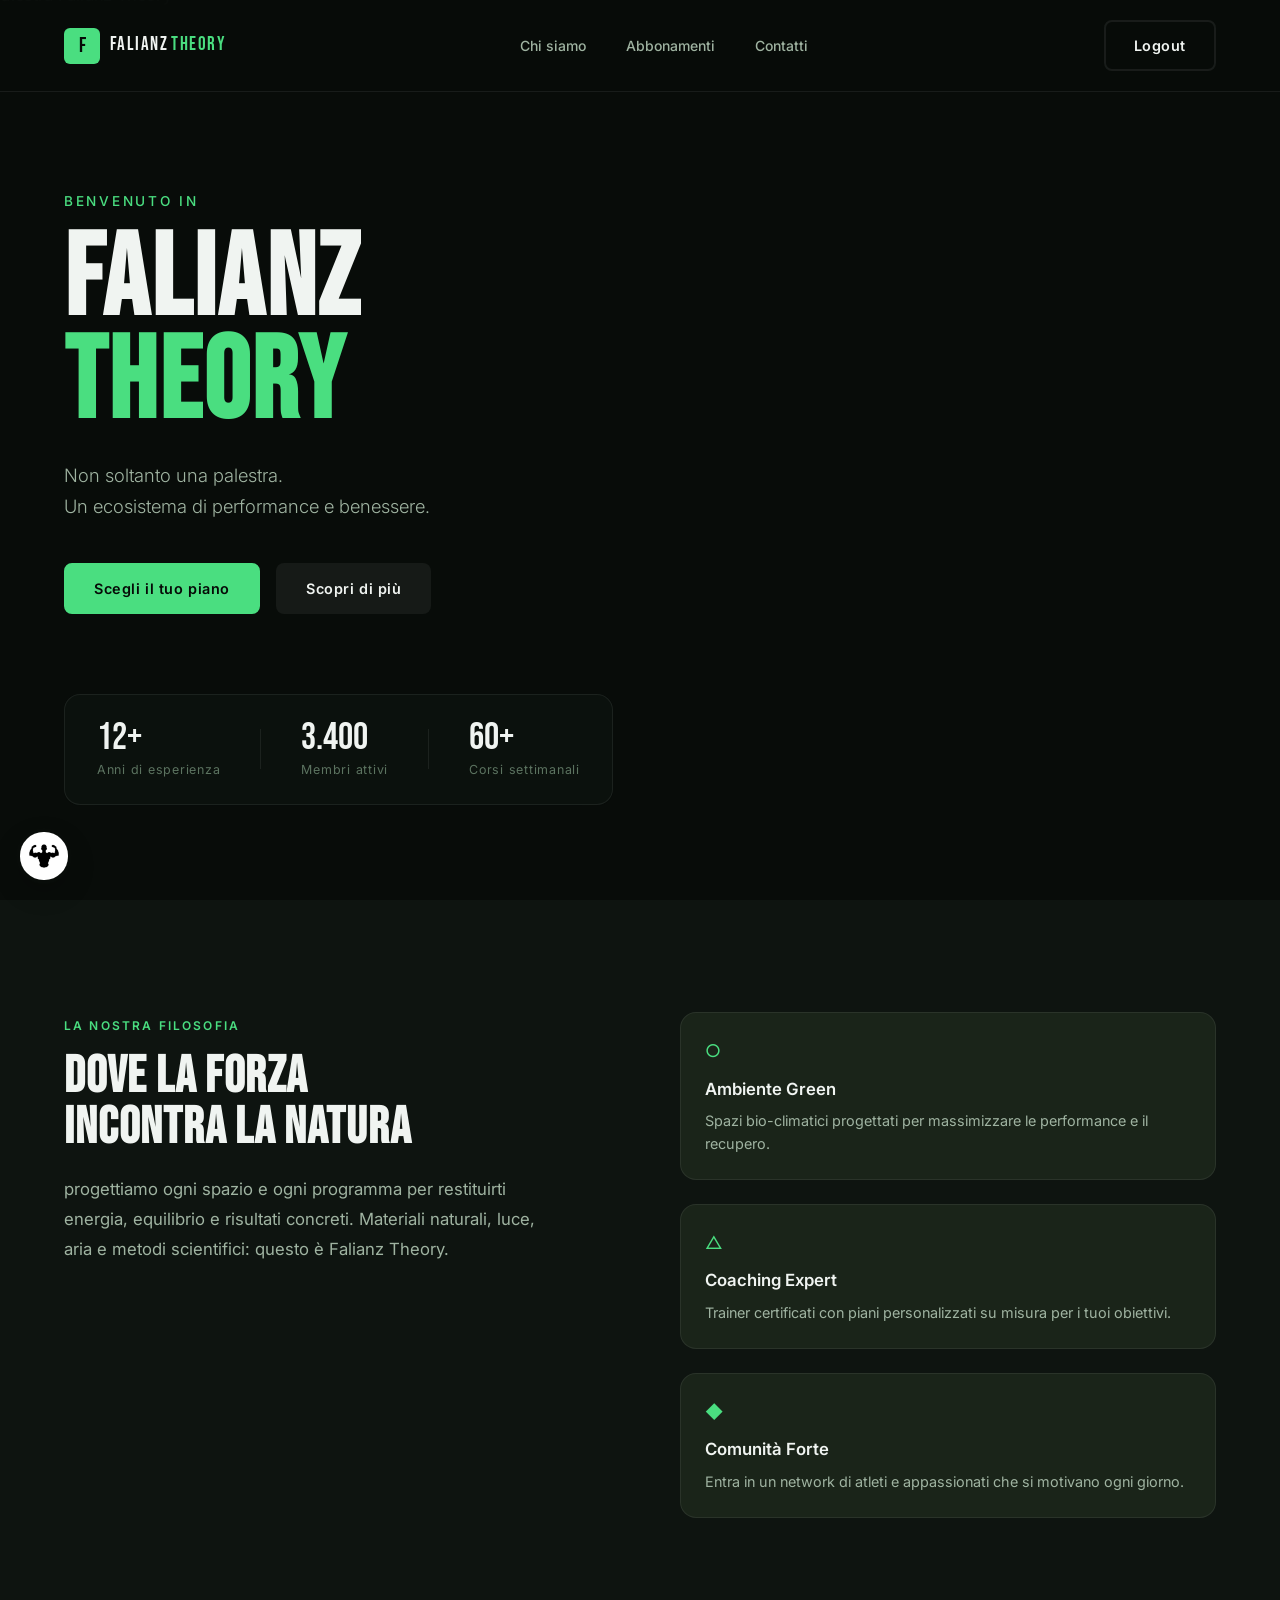
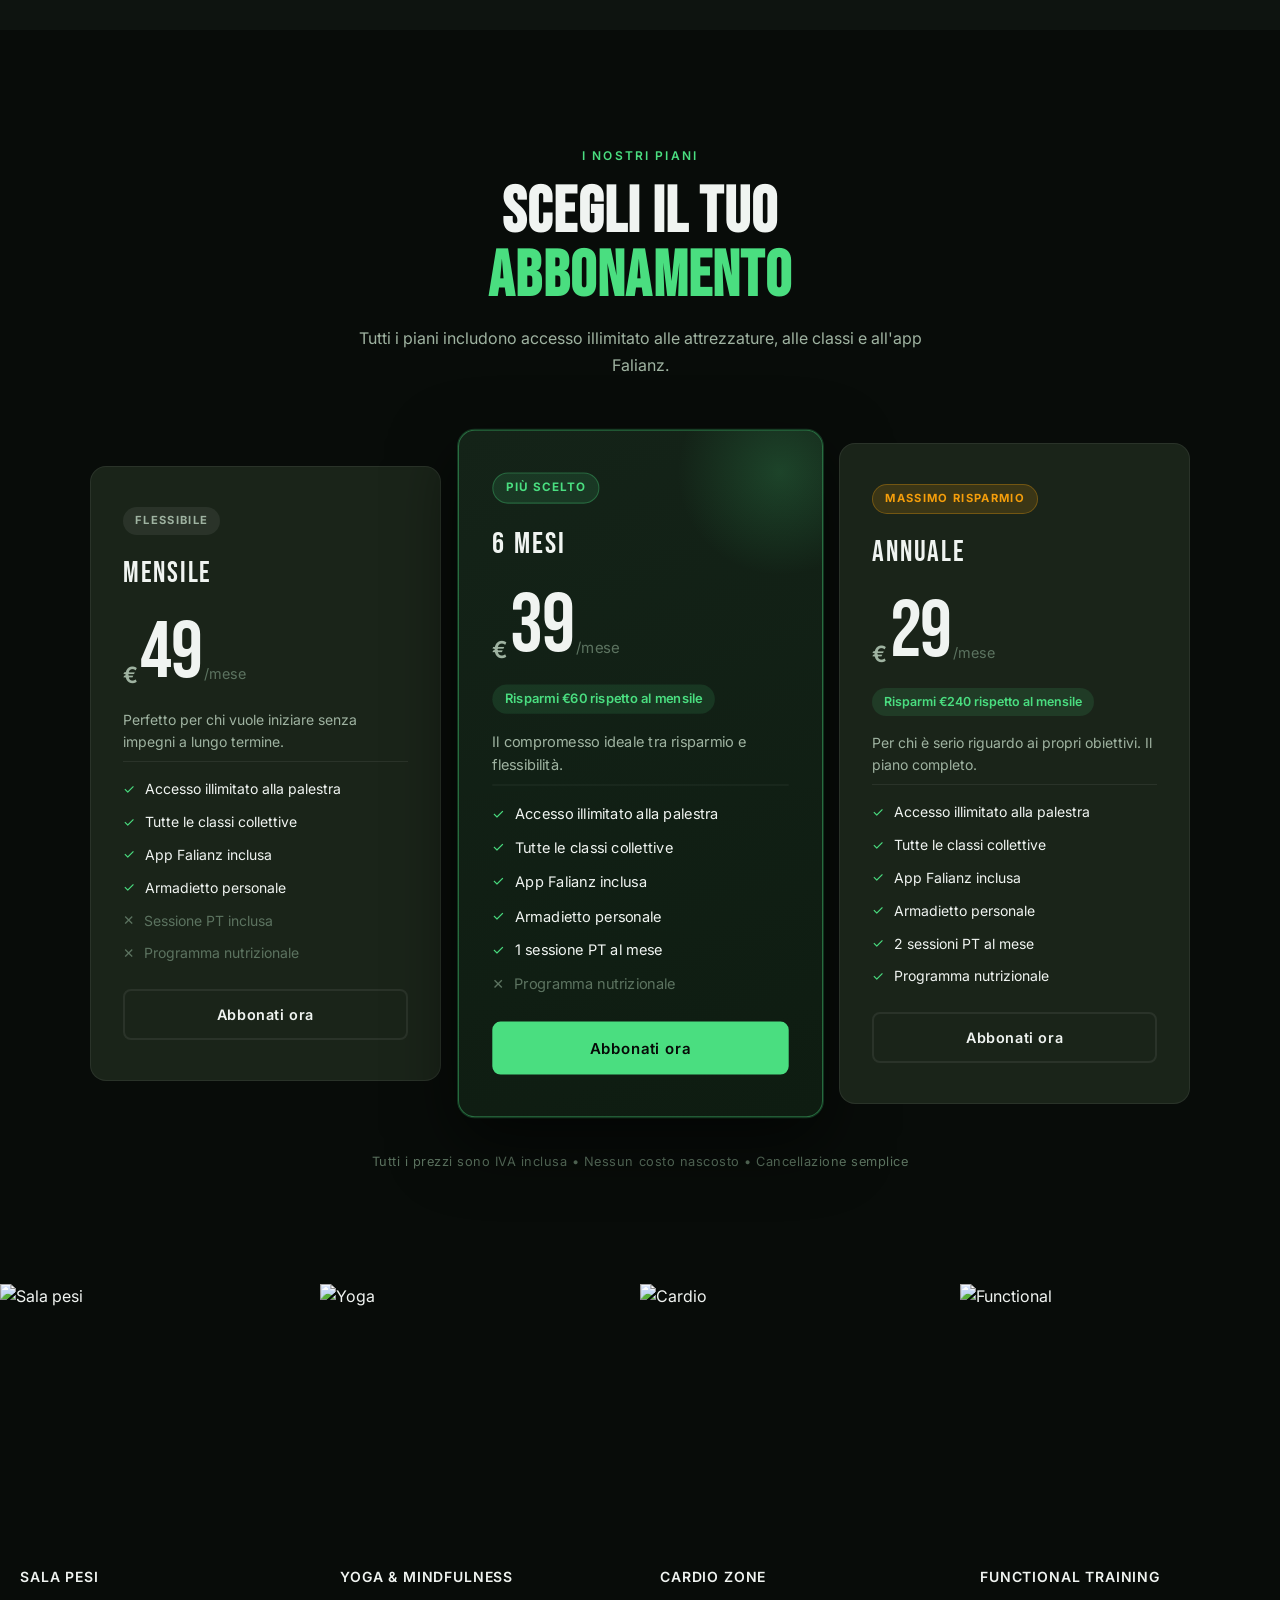
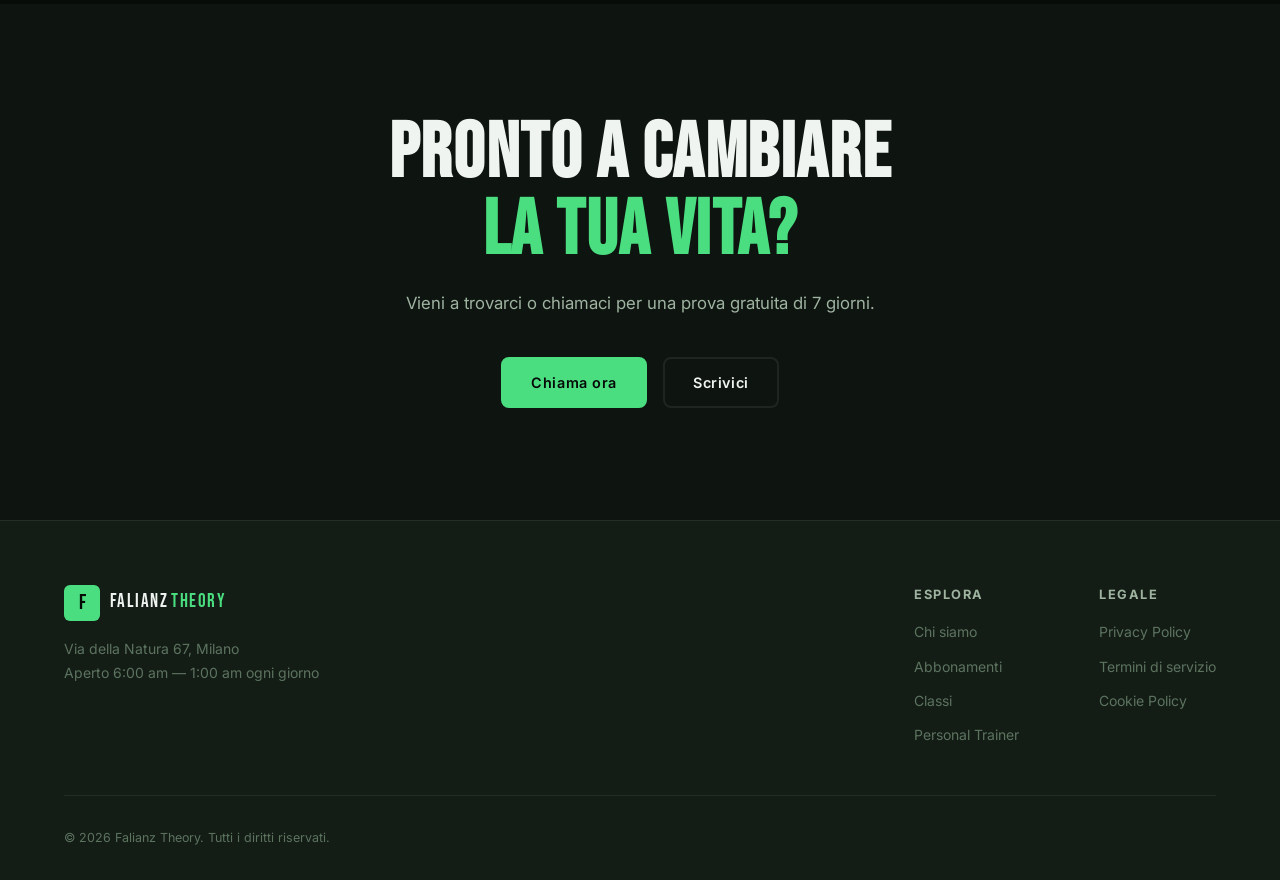
==== commit 2f590be2: "assets" ====
--- a/index.html
+++ b/index.html
@@ -16,18 +16,19 @@
         position: fixed;
         left: 16px;
         bottom: 16px;
-        width: 44px;
-        height: 44px;
+        width: 56px;
+        height: 56px;
         border-radius: 50%;
-        background: #2e7d32;
-        color: #fff;
+        background: transparent;
+        color: inherit;
         display: flex;
         align-items: center;
         justify-content: center;
         text-decoration: none;
         font-size: 18px;
-        box-shadow: 0 6px 16px rgba(0,0,0,0.18);
+        box-shadow: 0 10px 24px rgba(0,0,0,0.18);
         z-index: 1200;
+        border: none;
       }
       .user-fab:active,
       .user-fab:focus {
@@ -35,7 +36,14 @@
         transform: translateY(1px);
       }
       @media (max-width: 480px) {
-        .user-fab { left: 12px; bottom: 12px; width:40px; height:40px; font-size:16px; }
+        .user-fab { left: 12px; bottom: 12px; width:48px; height:48px; font-size:16px; }
+      }
+      .user-fab__img {
+        width: 84%;
+        height: 84%;
+        display: block;
+        object-fit: contain;
+        border-radius: 50%;
       }
     </style>
 </head>
@@ -267,7 +275,9 @@
       </div>
     </footer>
 
-    <a href="form.html" class="user-fab" title="Il mio account" aria-label="Il mio account">👤</a>
+    <a href="form.html" class="user-fab" title="Il mio account" aria-label="Il mio account">
+      <img src="assets/icona-del-tipo-di-vettore-dell-uomo-muscolare_854558-2954.avif" alt="Il mio account" class="user-fab__img" />
+    </a>
 
     <script>
       (function () {
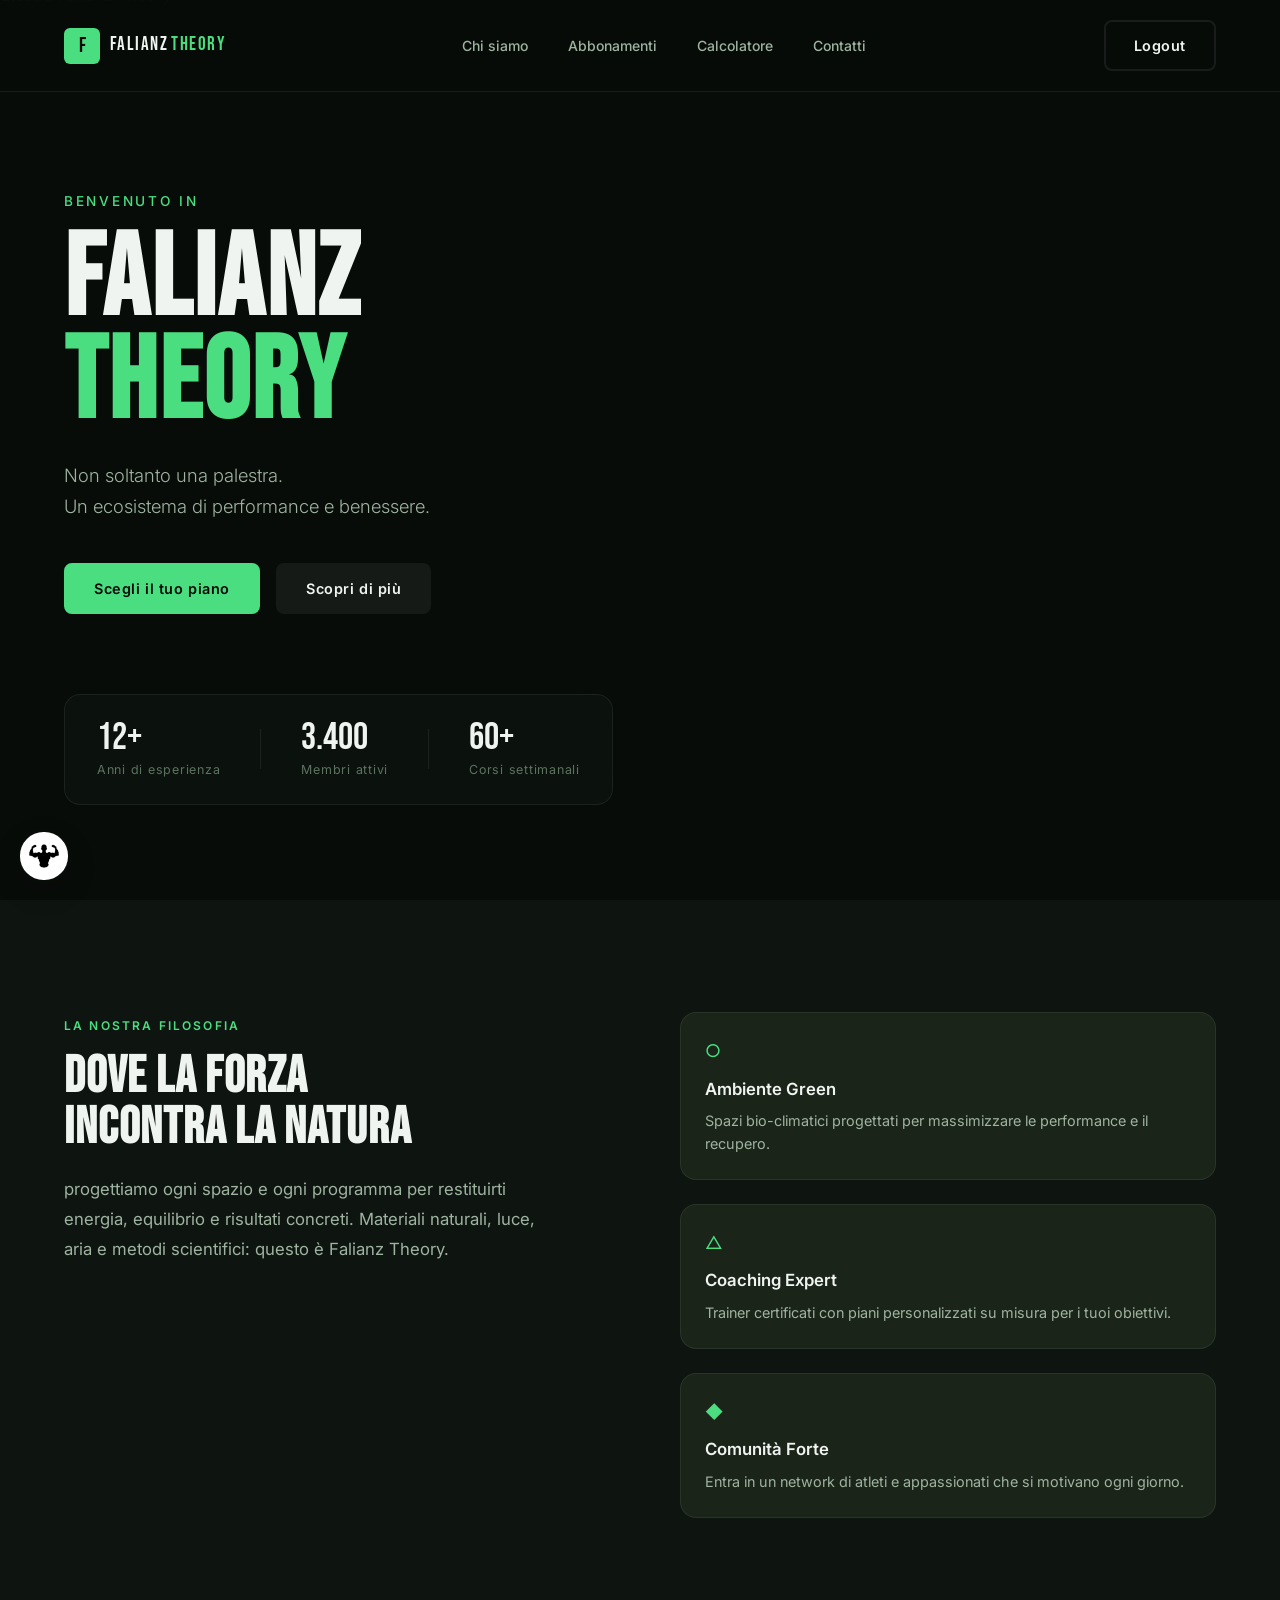
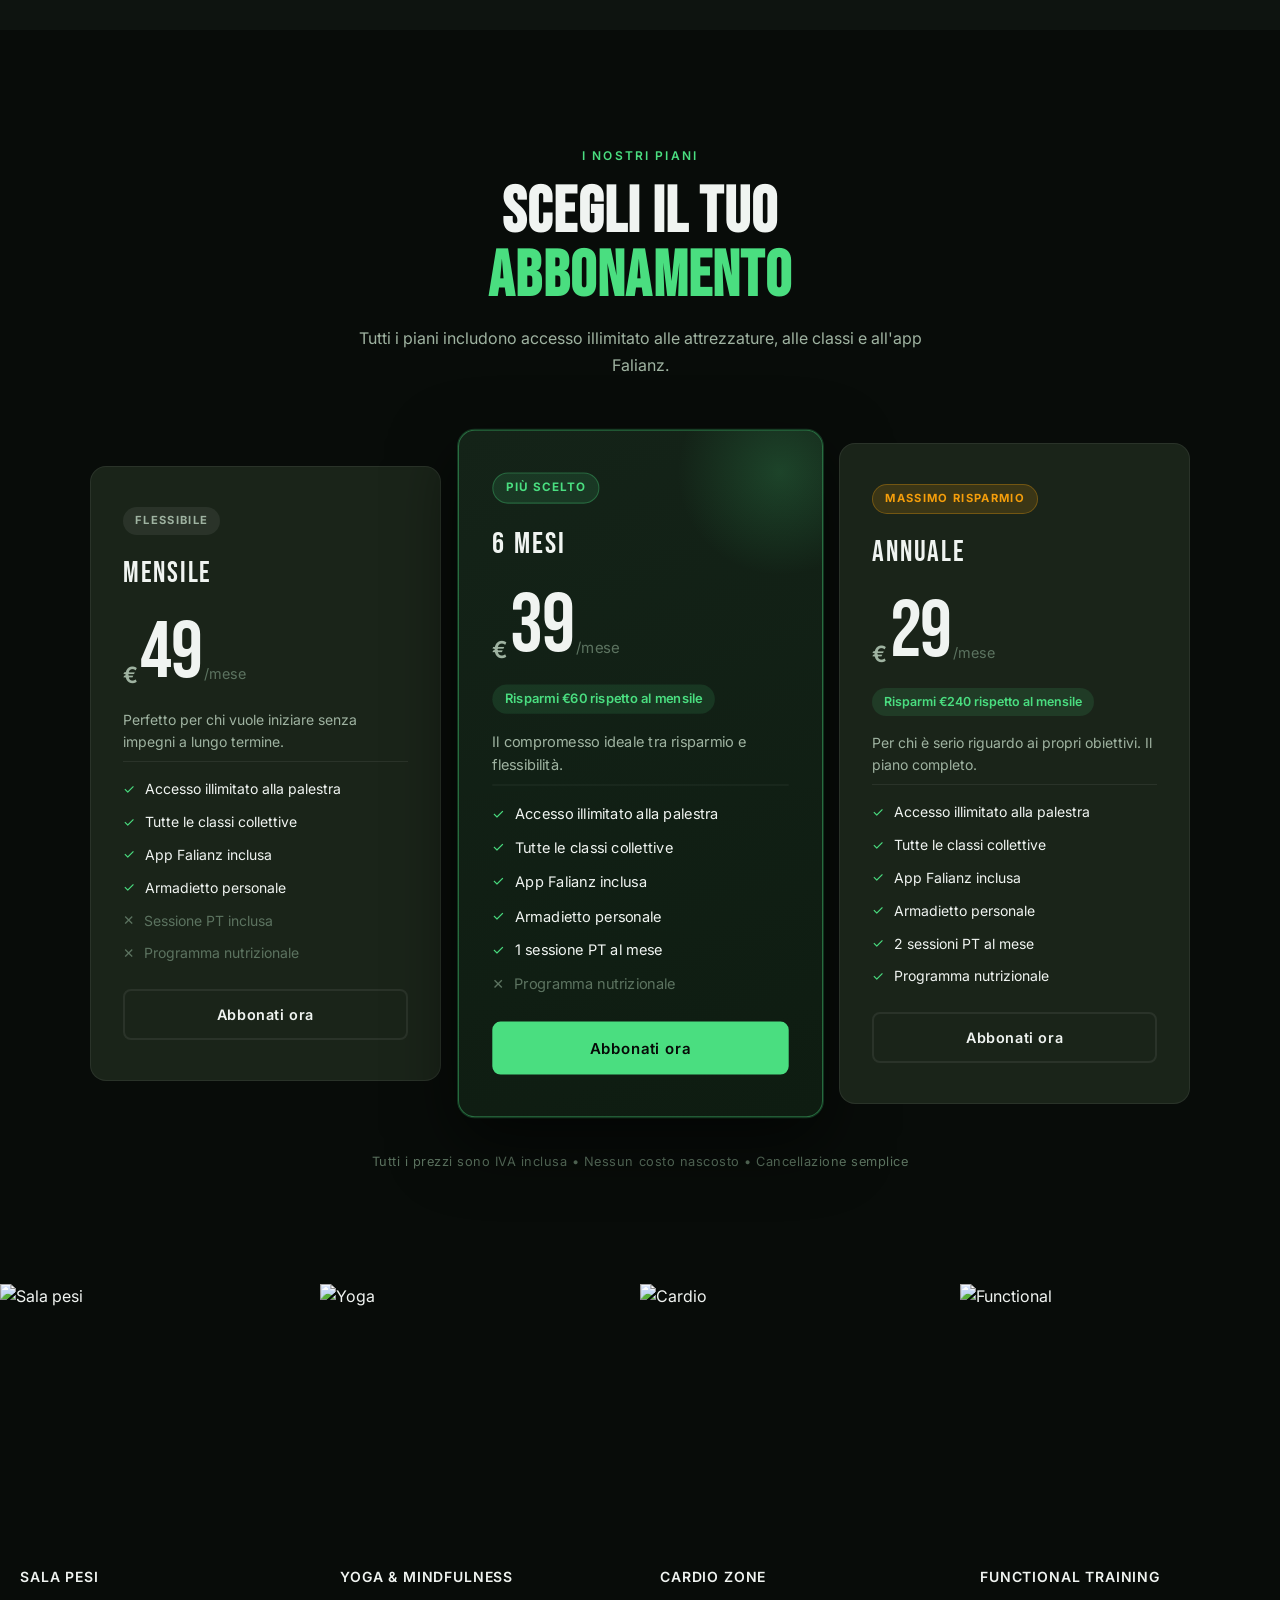
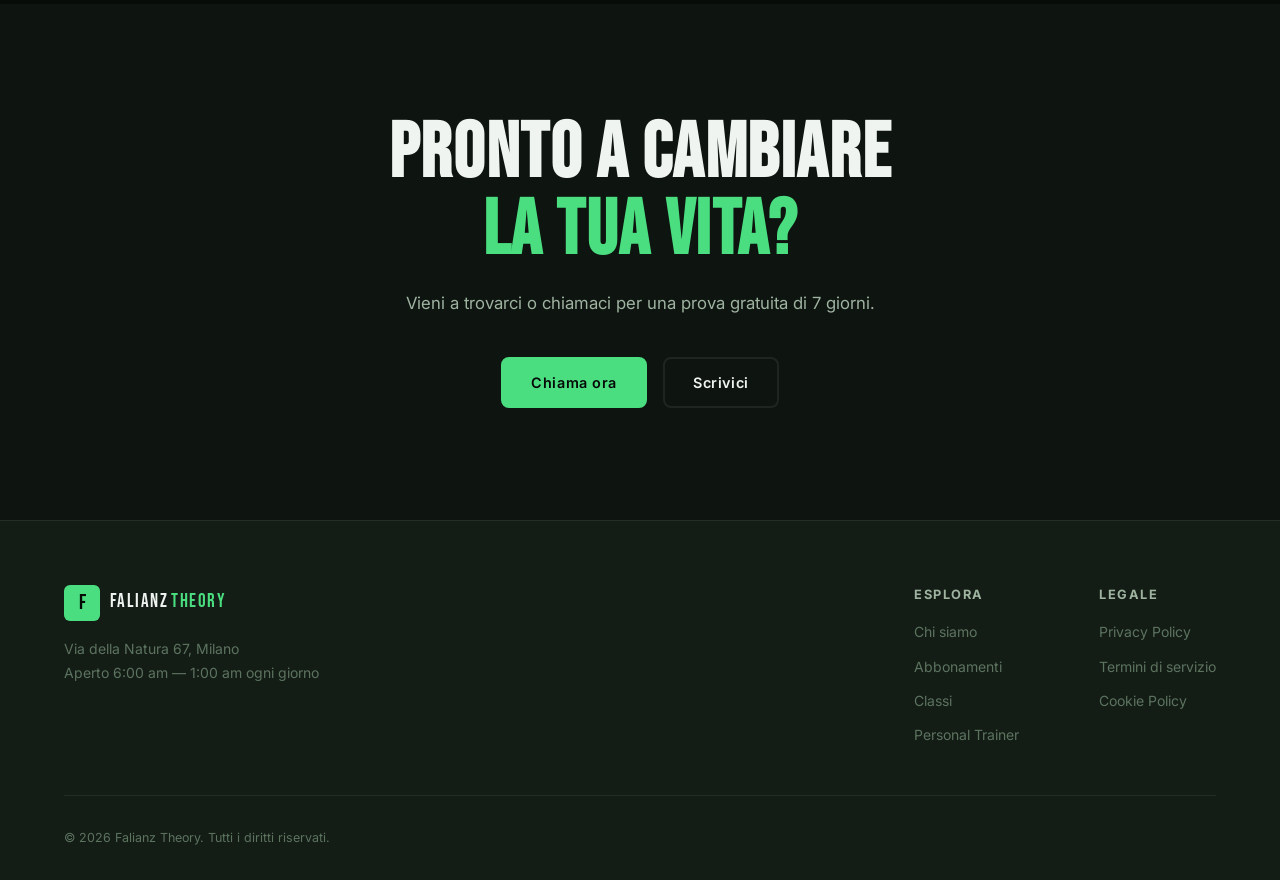
==== commit c1ad94a3: "fix" ====
--- a/index.html
+++ b/index.html
@@ -58,6 +58,7 @@
       <ul class="nav__links">
         <li><a href="#about">Chi siamo</a></li>
         <li><a href="#pricing">Abbonamenti</a></li>
+        <li><a href="calcolatore.html">Calcolatore</a></li>
         <li><a href="#contact">Contatti</a></li>
       </ul>
       <a href="logout.php" class="btn btn--outline nav__cta">Logout</a>
--- a/style.css
+++ b/style.css
@@ -164,6 +164,7 @@
   transition: color 0.2s;
 }
 .nav__links a:hover { color: var(--text); }
+.nav__link--active { color: var(--green) !important; }
 
 
 .hero {
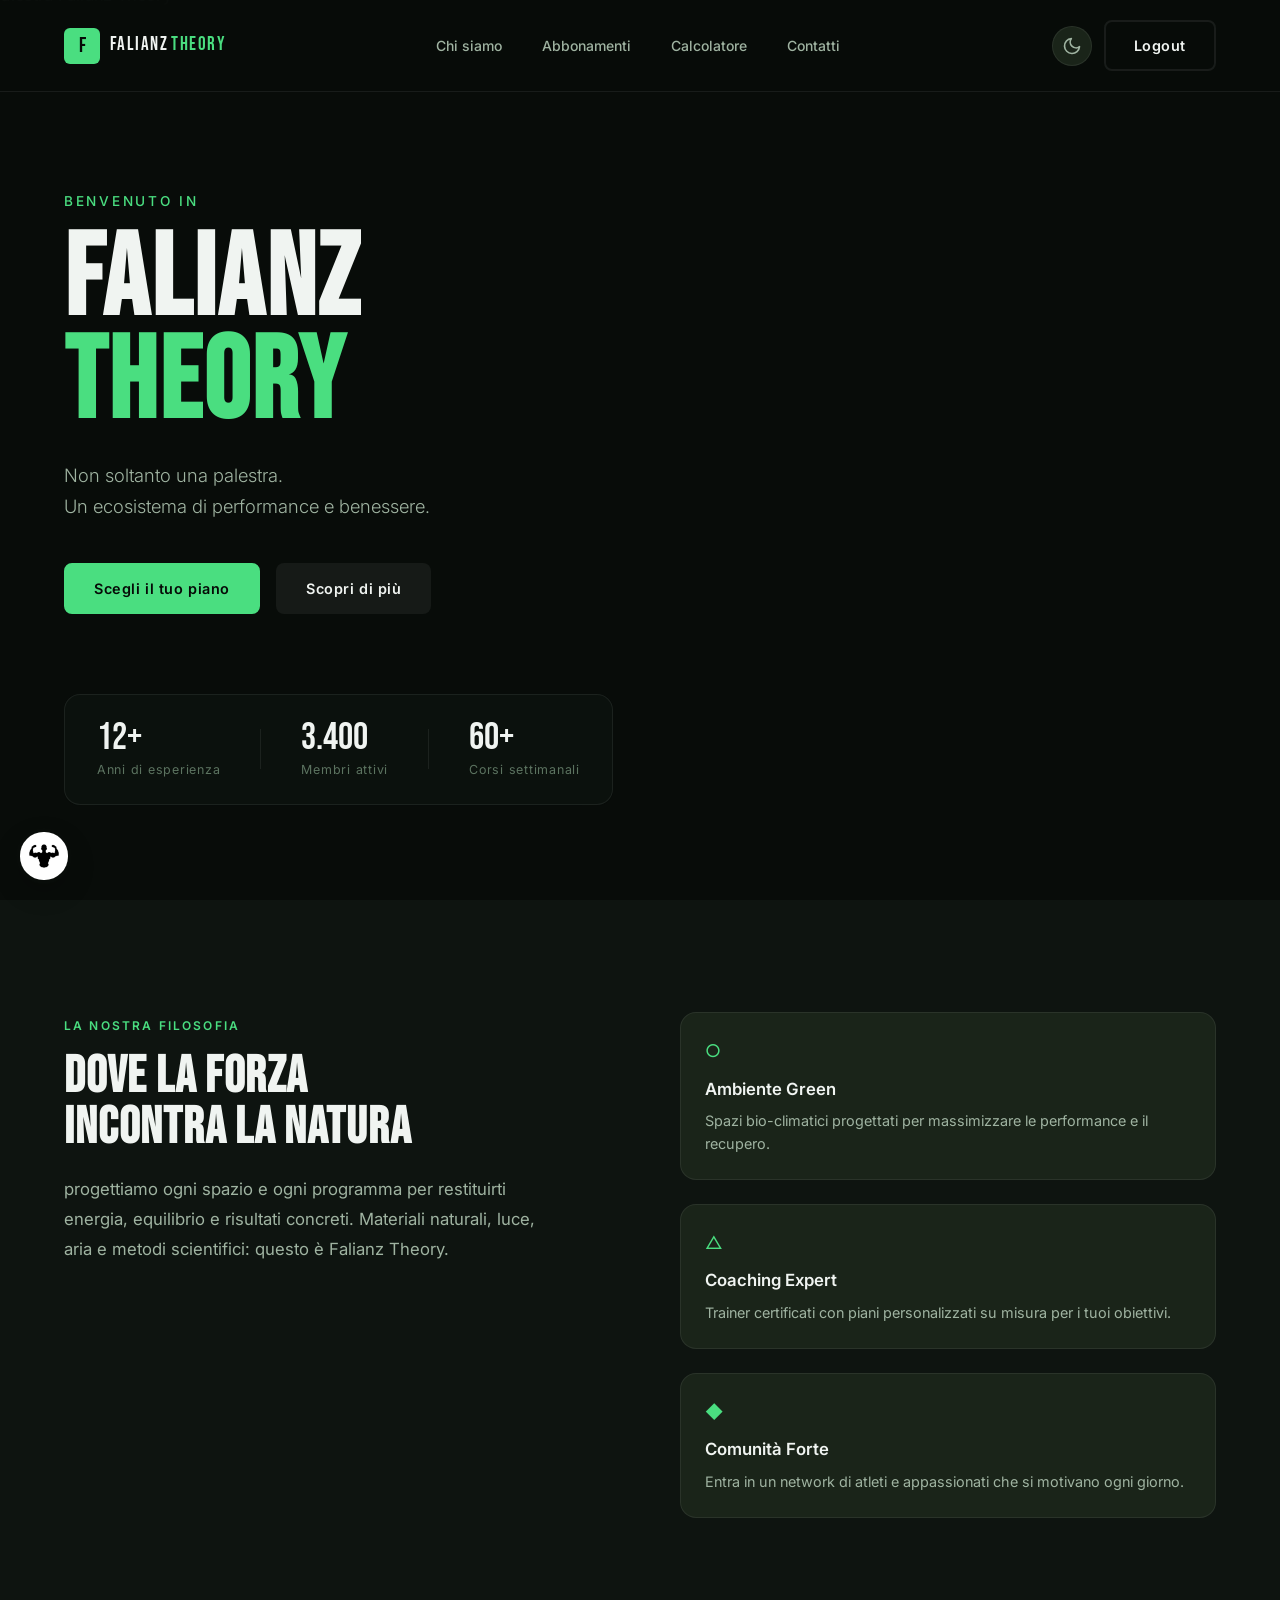
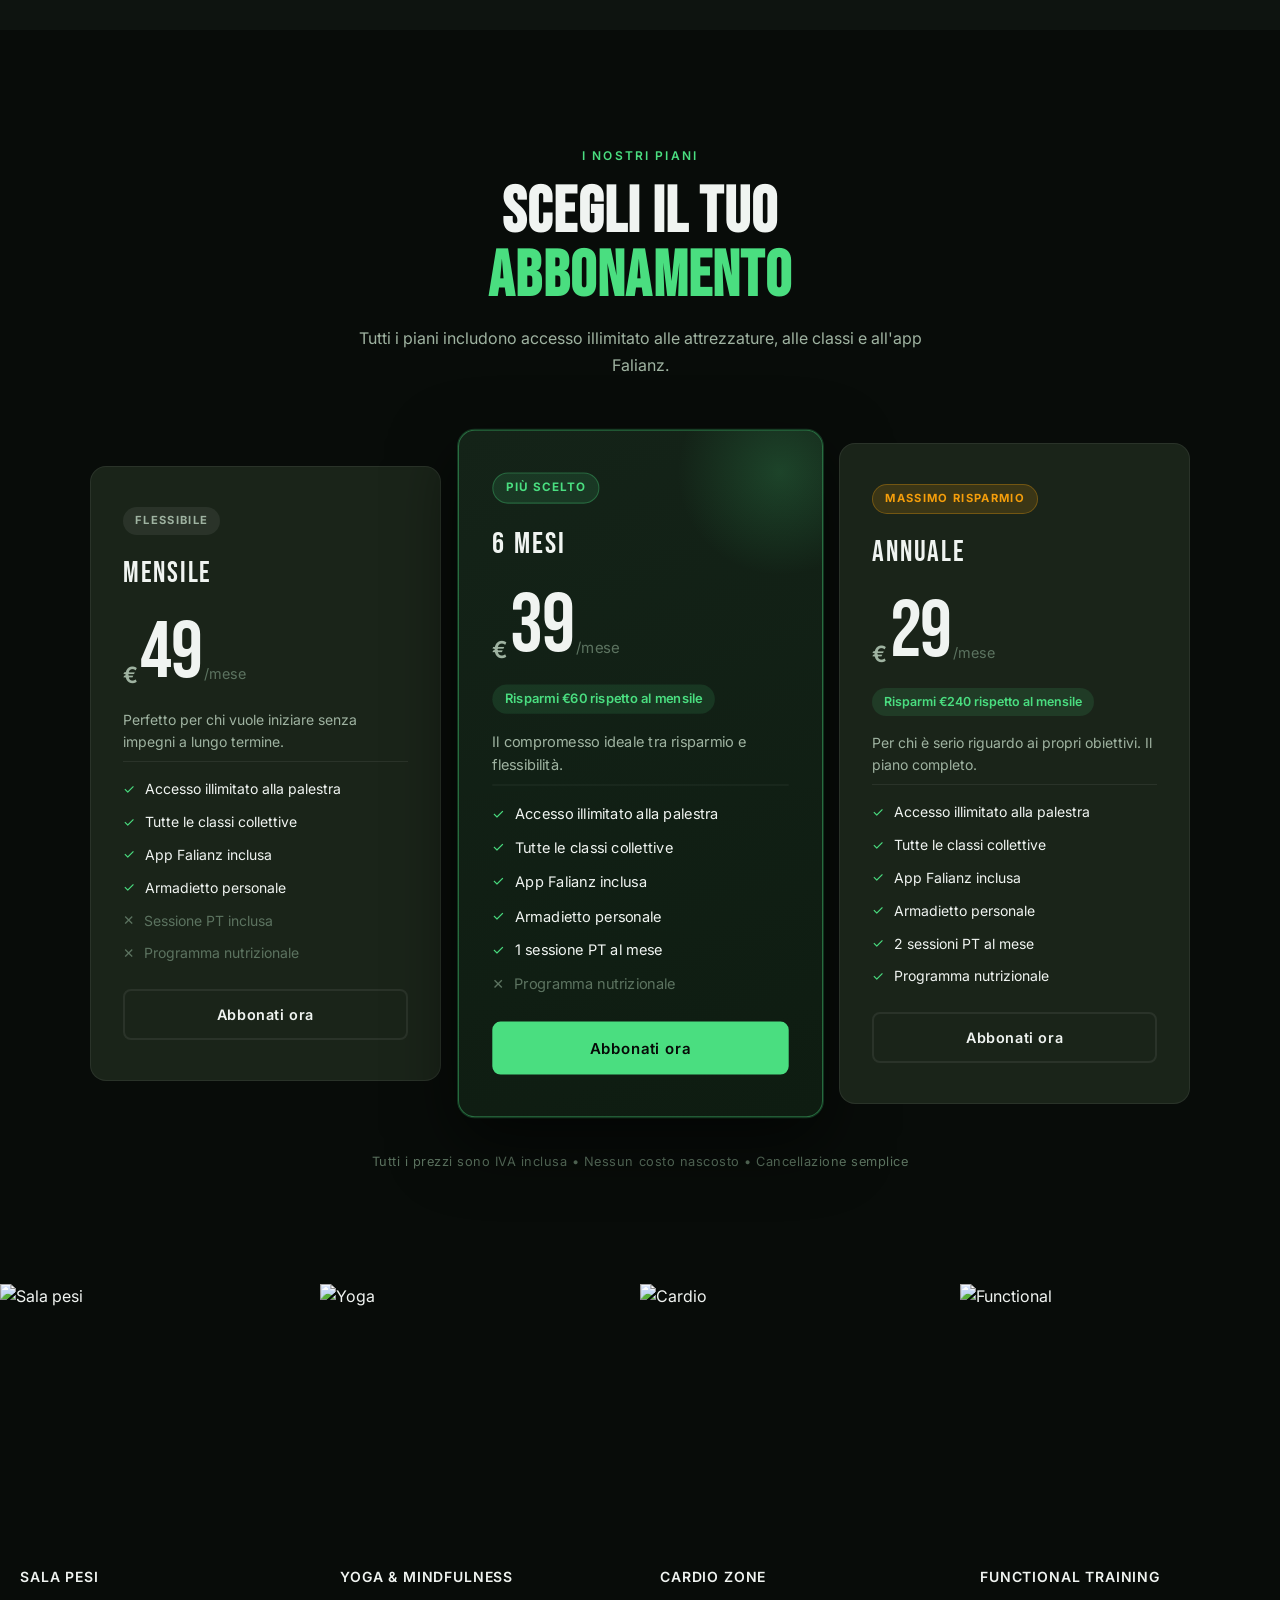
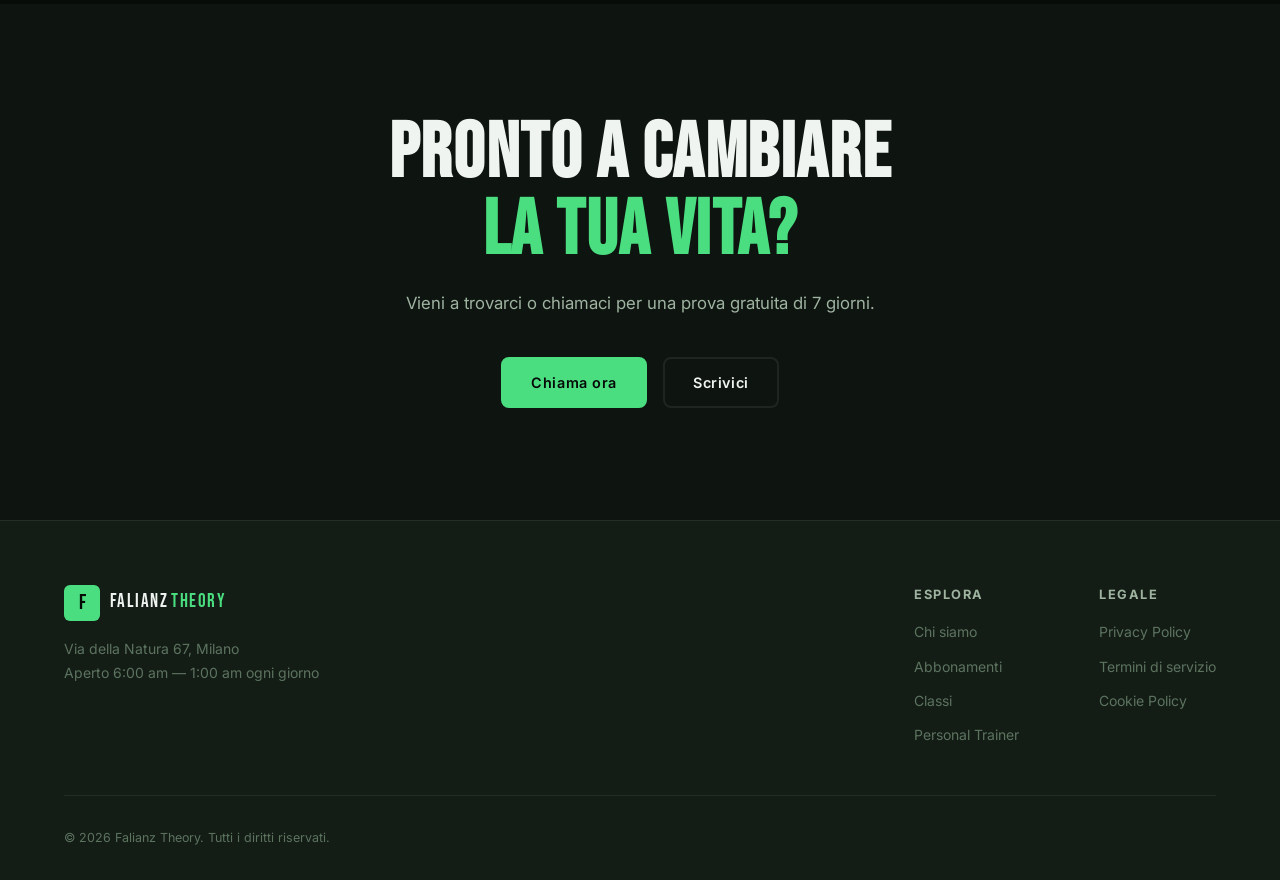
==== commit 0b52b75a: "compleated" ====
--- a/index.html
+++ b/index.html
@@ -61,7 +61,13 @@
         <li><a href="calcolatore.html">Calcolatore</a></li>
         <li><a href="#contact">Contatti</a></li>
       </ul>
-      <a href="logout.php" class="btn btn--outline nav__cta">Logout</a>
+      <div style="display:flex;align-items:center;gap:0.75rem">
+        <button class="theme-toggle" aria-label="Cambia tema" title="Cambia tema">
+          <svg class="theme-toggle__icon theme-toggle__icon--sun" viewBox="0 0 24 24" fill="none" stroke="currentColor" stroke-width="2" stroke-linecap="round" stroke-linejoin="round"><circle cx="12" cy="12" r="5"/><path d="M12 1v2M12 21v2M4.22 4.22l1.42 1.42M18.36 18.36l1.42 1.42M1 12h2M21 12h2M4.22 19.78l1.42-1.42M18.36 5.64l1.42-1.42"/></svg>
+          <svg class="theme-toggle__icon theme-toggle__icon--moon" viewBox="0 0 24 24" fill="none" stroke="currentColor" stroke-width="2" stroke-linecap="round" stroke-linejoin="round"><path d="M21 12.79A9 9 0 1 1 11.21 3 7 7 0 0 0 21 12.79z"/></svg>
+        </button>
+        <a href="logout.php" class="btn btn--outline nav__cta">Logout</a>
+      </div>
     </nav>
 
    
@@ -357,5 +363,6 @@
       })();
     </script>
 
+  <script src="theme.js"></script>
   </body>
 </html>
--- a/style.css
+++ b/style.css
@@ -748,3 +748,89 @@
   .hero__actions { flex-direction: column; }
   .cta-band__actions { flex-direction: column; align-items: center; }
 }
+
+/* ── THEME TOGGLE ────────────────────────────────────── */
+.theme-toggle {
+  display: flex;
+  align-items: center;
+  justify-content: center;
+  width: 40px;
+  height: 40px;
+  border: 1px solid var(--border);
+  border-radius: 50%;
+  background: var(--surface);
+  color: var(--text-2);
+  cursor: pointer;
+  transition: all 0.25s var(--ease);
+  flex-shrink: 0;
+}
+.theme-toggle:hover {
+  border-color: var(--green);
+  color: var(--green);
+  transform: translateY(-2px);
+}
+.theme-toggle__icon {
+  width: 20px;
+  height: 20px;
+}
+.theme-toggle__icon--sun {
+  display: none;
+}
+.theme-toggle__icon--moon {
+  display: block;
+}
+[data-theme="light"] .theme-toggle__icon--sun {
+  display: block;
+}
+[data-theme="light"] .theme-toggle__icon--moon {
+  display: none;
+}
+
+/* ── LIGHT THEME ─────────────────────────────────────── */
+[data-theme="light"] {
+  --bg:           #f5f8f5;
+  --bg-2:         #eef3ef;
+  --bg-3:         #e8ede9;
+  --surface:      #ffffff;
+  --surface-2:    #f0f4f1;
+  --border:       rgba(0,0,0,0.1);
+  --text:         #1a1f1c;
+  --text-2:       #3d4540;
+  --text-3:       #7a8a7e;
+}
+[data-theme="light"] body {
+  background: var(--bg);
+  color: var(--text);
+}
+[data-theme="light"] .nav {
+  background: rgba(245, 248, 245, 0.85);
+  border-bottom-color: var(--border);
+}
+[data-theme="light"] .hero__overlay {
+  background:
+    linear-gradient(to right, rgba(245,248,245,0.92) 45%, rgba(245,248,245,0.3) 100%),
+    linear-gradient(to top, rgba(245,248,245,0.8) 0%, transparent 50%);
+}
+[data-theme="light"] .hero__stats {
+  background: rgba(238, 243, 239, 0.85);
+}
+[data-theme="light"] .btn--ghost {
+  background: rgba(0,0,0,0.05);
+  color: var(--text);
+}
+[data-theme="light"] .btn--ghost:hover {
+  background: rgba(0,0,0,0.1);
+}
+[data-theme="light"] .card__badge--neutral {
+  background: rgba(0,0,0,0.05);
+  color: var(--text-2);
+}
+[data-theme="light"] .card--featured {
+  background: linear-gradient(160deg, #edf7ee 0%, #e0efe3 100%);
+}
+[data-theme="light"] .pillar:hover {
+  border-color: rgba(74, 222, 128, 0.5);
+}
+[data-theme="light"] .gallery__caption {
+  background: linear-gradient(to top, rgba(245,248,245,0.92) 0%, transparent 100%);
+}
